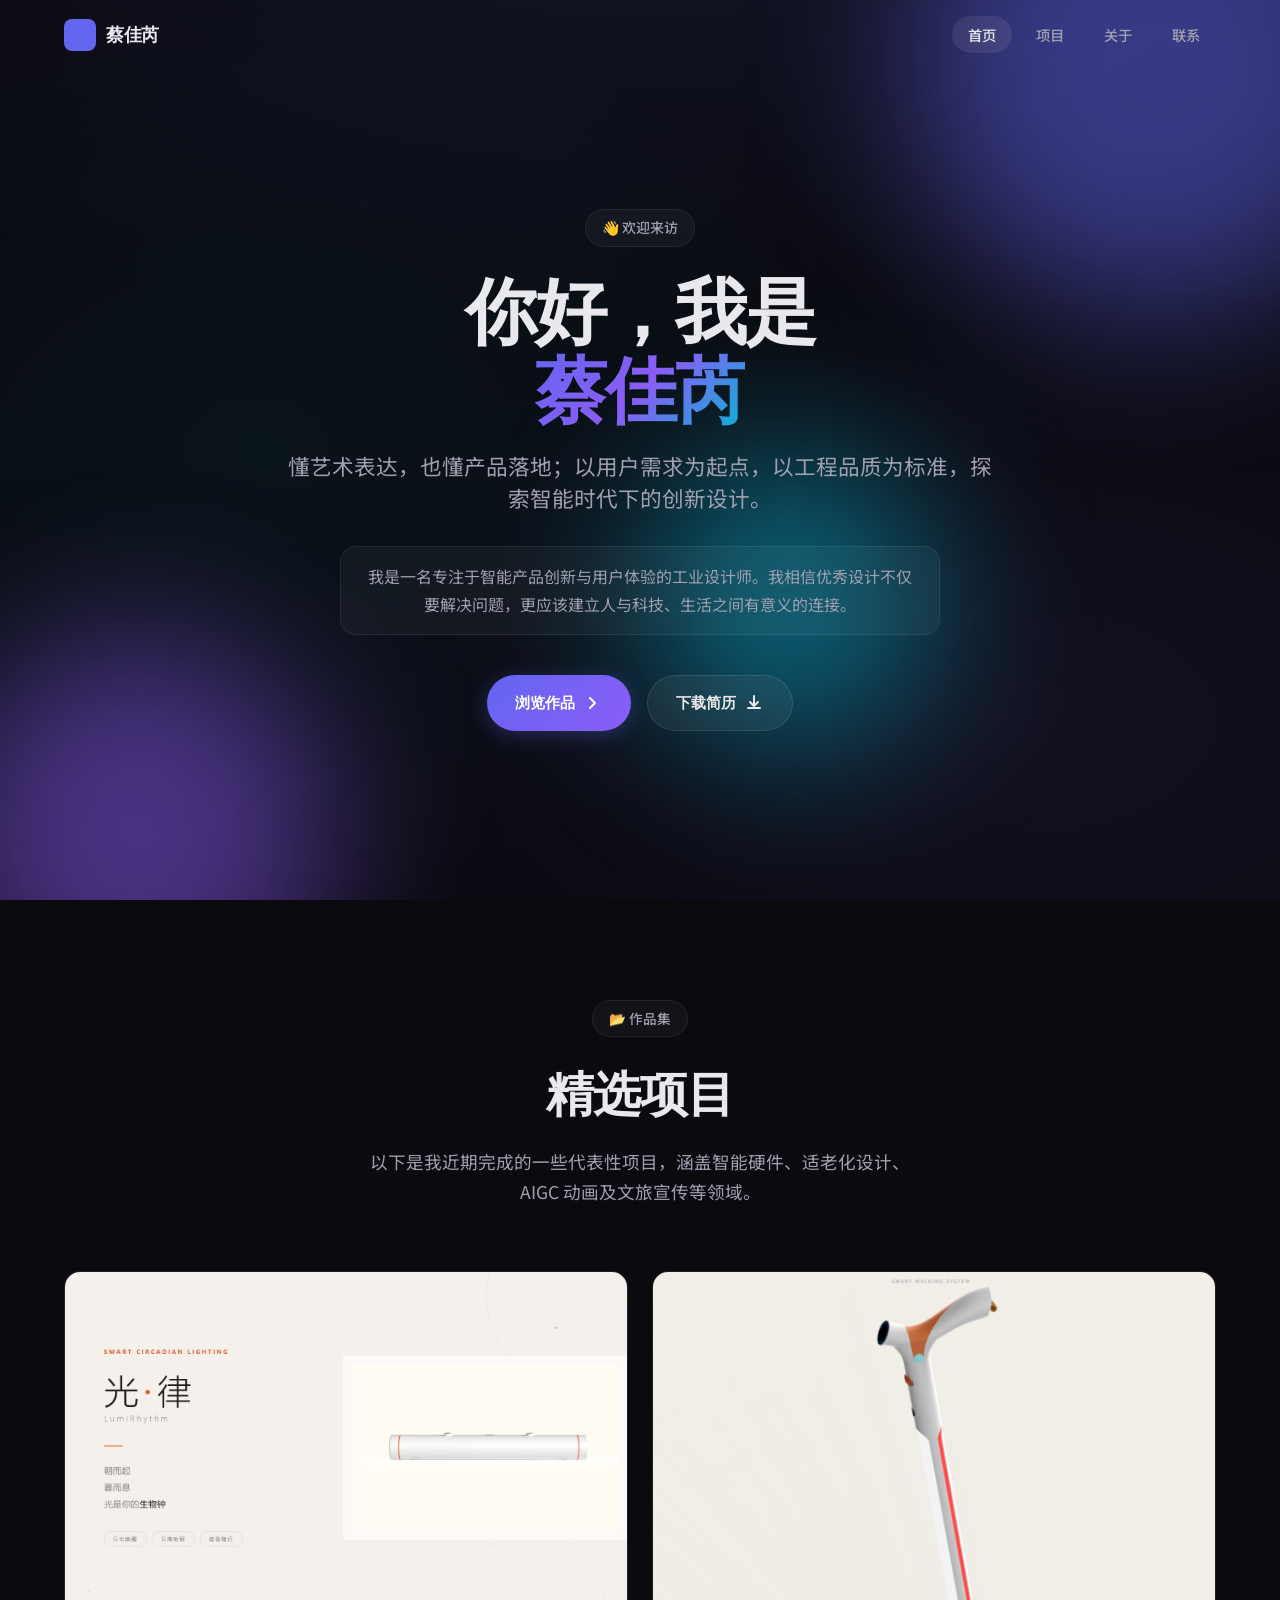
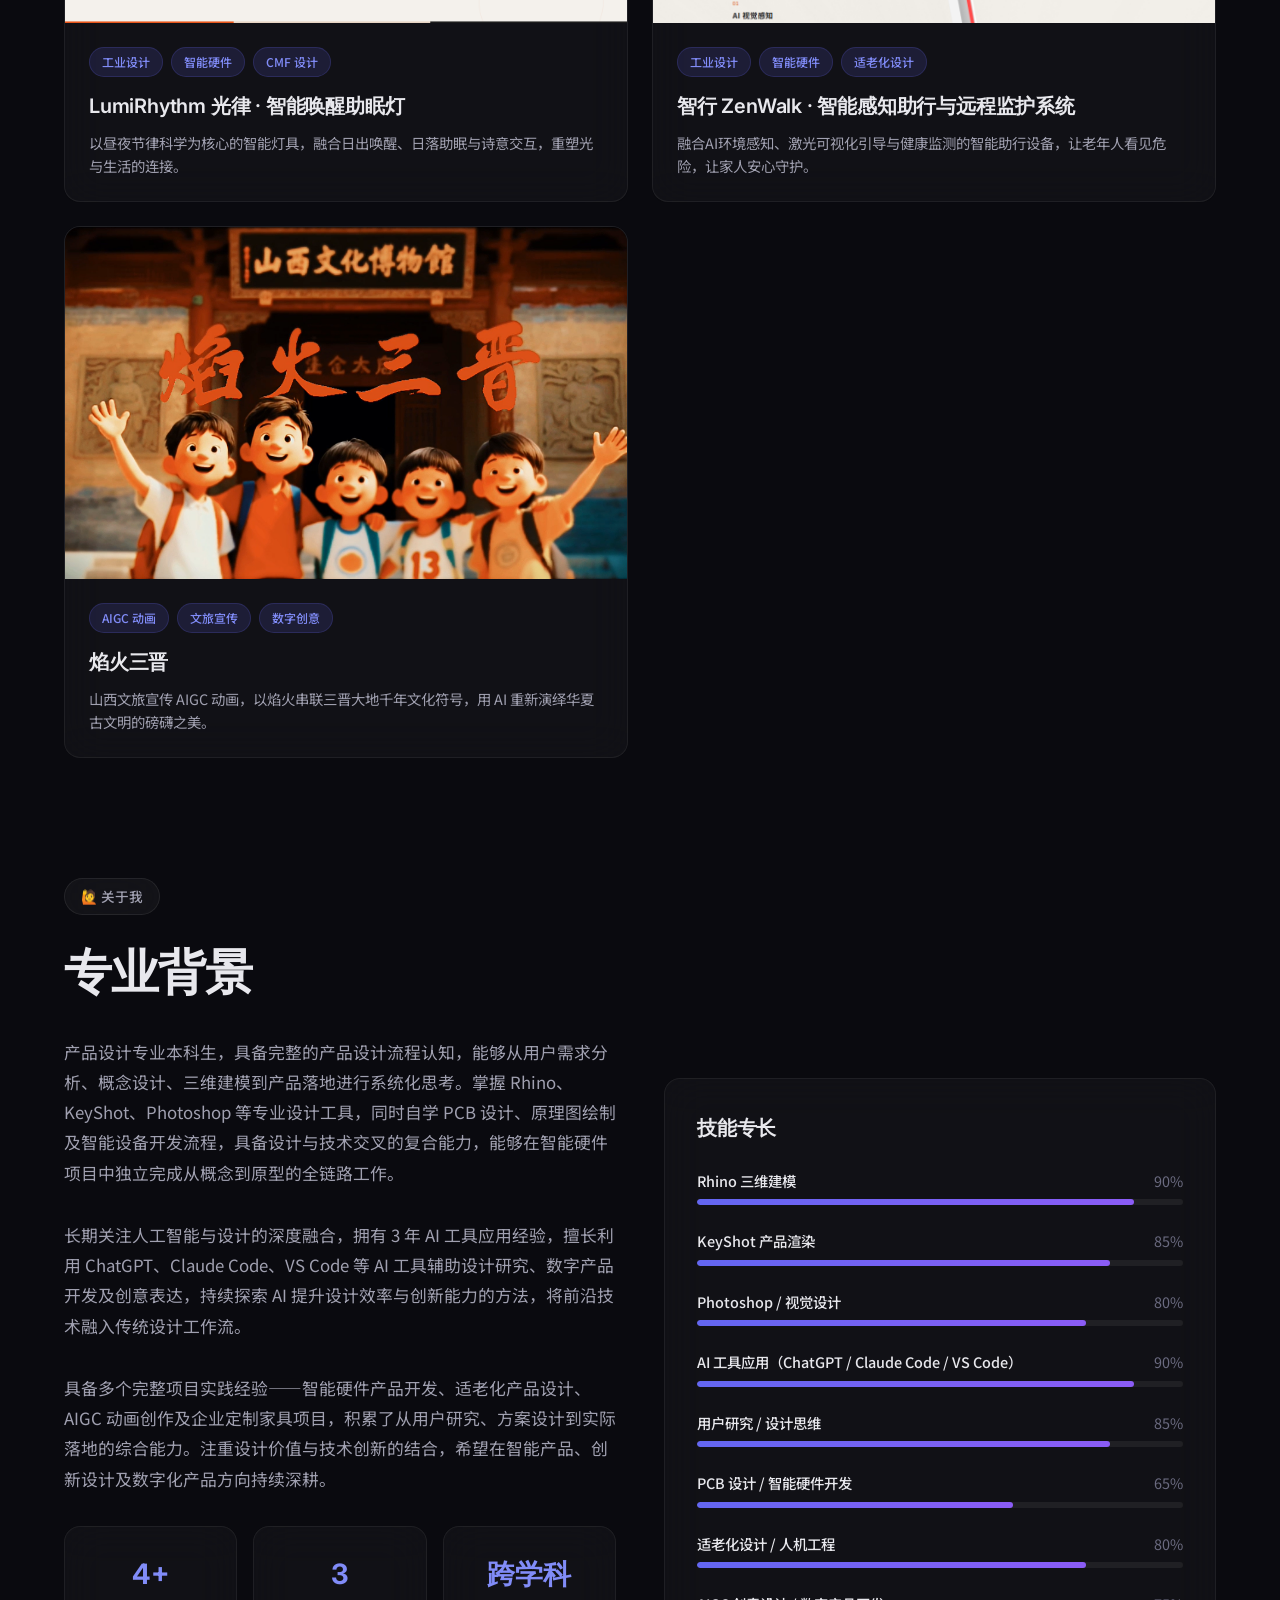
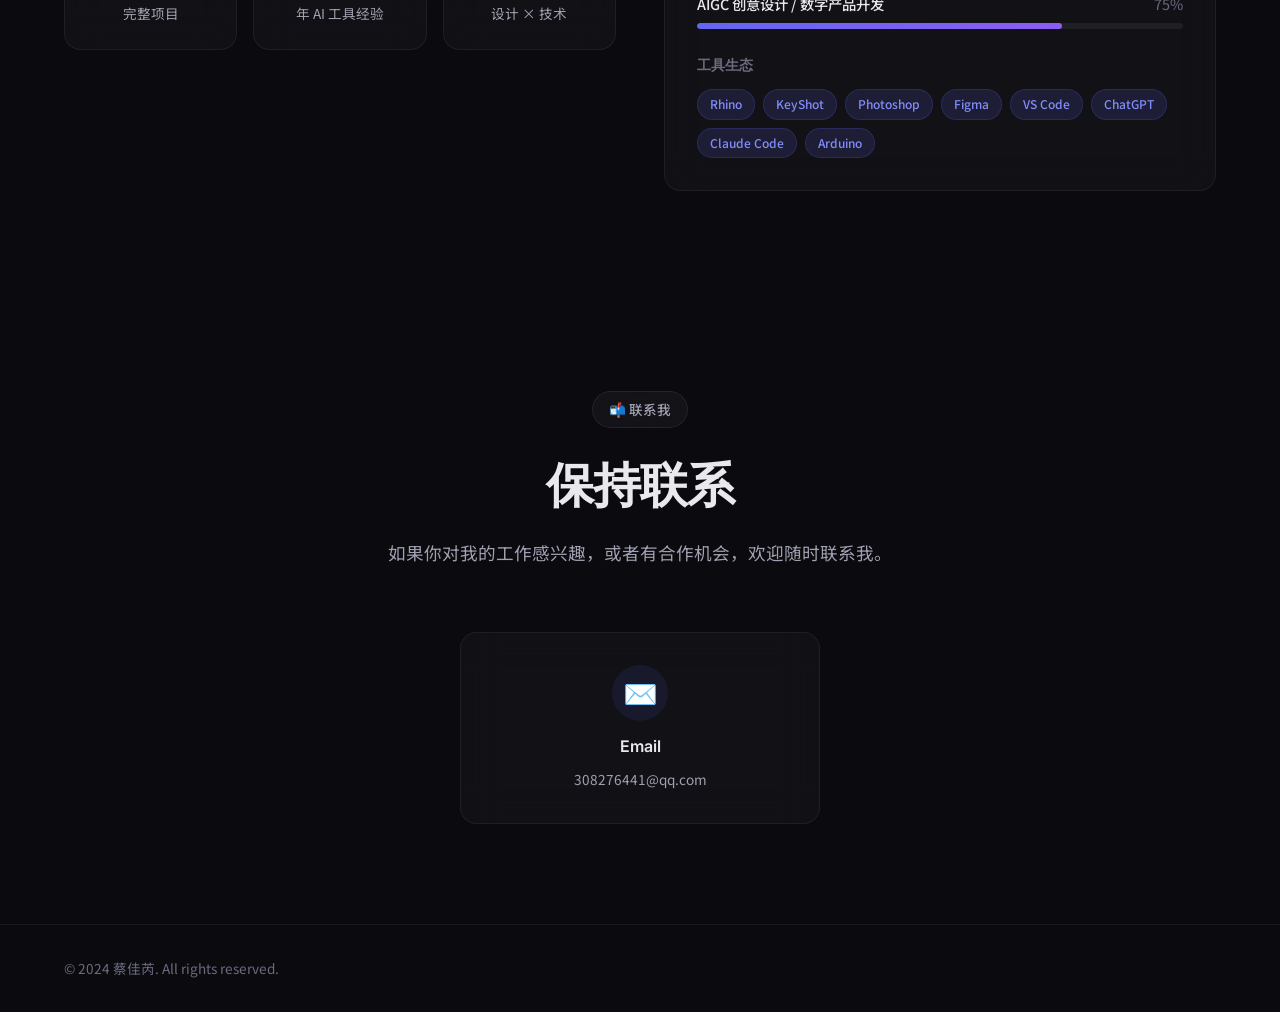
==== index.html @ 20aae79d "Initial commit: 蔡佳芮作品集网站" ====
<!DOCTYPE html>
<html lang="zh-CN">
<head>
    <meta charset="UTF-8">
    <meta name="viewport" content="width=device-width, initial-scale=1.0">
    <meta name="description" content="蔡佳芮 — 个人作品集 · 简历 | Portfolio & Resume">
    <meta name="keywords" content="蔡佳芮,产品设计,工业设计,智能硬件,适老化设计,AIGC,动画,作品集,portfolio">
    <meta name="author" content="蔡佳芮">

    <!-- Open Graph / Social Share -->
    <meta property="og:title" content="蔡佳芮 — Portfolio & Resume">
    <meta property="og:description" content="Explore my work and experience.">
    <meta property="og:image" content="assets/social-share.png">
    <meta property="og:url" content="">
    <meta property="og:type" content="website">

    <!-- Twitter Card -->
    <meta name="twitter:card" content="summary_large_image">
    <meta name="twitter:title" content="蔡佳芮 — Portfolio & Resume">
    <meta name="twitter:description" content="Explore my work and experience.">
    <meta name="twitter:image" content="assets/social-share.png">

    <title>蔡佳芮 — Portfolio & Resume</title>

    <!-- Favicon -->
    <link rel="icon" type="image/png" sizes="512x512" href="assets/web-logo.png">
    <link rel="apple-touch-icon" href="assets/web-logo.png">

    <!-- Fonts: Inter for headings, Noto Sans SC for Chinese -->
    <link rel="preconnect" href="https://fonts.googleapis.com">
    <link rel="preconnect" href="https://fonts.gstatic.com" crossorigin>
    <link href="https://fonts.googleapis.com/css2?family=Inter:wght@300;400;500;600;700;800;900&family=Noto+Sans+SC:wght@300;400;500;700&display=swap" rel="stylesheet">

    <link rel="stylesheet" href="style.css">
</head>
<body>
    <!-- ====== 导航栏 ====== -->
    <nav class="navbar" id="navbar">
        <div class="nav-container">
            <a href="#" class="nav-logo">
                <img src="assets/web-logo.png" alt="Logo" class="logo-img" onerror="this.style.display='none'">
                <span class="logo-text">蔡佳芮</span>
            </a>
            <ul class="nav-links">
                <li><a href="#home" class="nav-link active">首页</a></li>
                <li><a href="#projects" class="nav-link">项目</a></li>
                <li><a href="#about" class="nav-link">关于</a></li>
                <li><a href="#contact" class="nav-link">联系</a></li>
            </ul>
            <button class="mobile-menu-btn" aria-label="菜单">
                <span></span><span></span><span></span>
            </button>
        </div>
    </nav>

    <!-- ====== 主视觉区 Hero ====== -->
    <section class="hero" id="home">
        <div class="hero-bg">
            <div class="gradient-orb orb-1"></div>
            <div class="gradient-orb orb-2"></div>
            <div class="gradient-orb orb-3"></div>
        </div>
        <div class="hero-content">
            <div class="hero-badge glass">👋 欢迎来访</div>
            <h1 class="hero-title">
                你好，我是<br>
                <span class="gradient-text">蔡佳芮</span>
            </h1>
            <p class="hero-subtitle">
                懂艺术表达，也懂产品落地；以用户需求为起点，以工程品质为标准，探索智能时代下的创新设计。
            </p>
            <p class="hero-description glass">
                我是一名专注于智能产品创新与用户体验的工业设计师。我相信优秀设计不仅要解决问题，更应该建立人与科技、生活之间有意义的连接。
            </p>
            <div class="hero-actions">
                <a href="#projects" class="btn btn-primary">
                    浏览作品
                    <svg width="20" height="20" viewBox="0 0 20 20" fill="none">
                        <path d="M7 5l5 5-5 5" stroke="currentColor" stroke-width="2" stroke-linecap="round" stroke-linejoin="round"/>
                    </svg>
                </a>
                <a href="resume.pdf" class="btn btn-glass" target="_blank">
                    下载简历
                    <svg width="20" height="20" viewBox="0 0 20 20" fill="none">
                        <path d="M10 3v10m0 0l-4-4m4 4l4-4M4 15h12" stroke="currentColor" stroke-width="2" stroke-linecap="round" stroke-linejoin="round"/>
                    </svg>
                </a>
            </div>
        </div>
    </section>

    <!-- ====== 作品集 / 项目展示 ====== -->
    <section class="projects" id="projects">
        <div class="section-container">
            <div class="section-header">
                <span class="section-tag glass">📂 作品集</span>
                <h2 class="section-title">精选项目</h2>
                <p class="section-description">
                    以下是我近期完成的一些代表性项目，涵盖智能硬件、适老化设计、AIGC 动画及文旅宣传等领域。
                </p>
            </div>

            <div class="projects-grid">

                <!-- 项目 1 -->
                <article class="project-card glass-card" data-project="1">
                    <div class="project-image">
                        <img src="assets/project-1/image-1.png" alt="Project 1 Preview" loading="lazy">
                        <div class="project-overlay">
                            <a href="project-1/" class="btn btn-primary btn-sm">查看详情</a>
                        </div>
                    </div>
                    <div class="project-info">
                        <div class="project-tags">
                            <span class="tag">工业设计</span>
                            <span class="tag">智能硬件</span>
                            <span class="tag">CMF 设计</span>
                        </div>
                        <h3 class="project-title">LumiRhythm 光律 · 智能唤醒助眠灯</h3>
                        <p class="project-desc">以昼夜节律科学为核心的智能灯具，融合日出唤醒、日落助眠与诗意交互，重塑光与生活的连接。</p>
                    </div>
                </article>

                <!-- 项目 2 -->
                <article class="project-card glass-card" data-project="2">
                    <div class="project-image">
                        <img src="assets/project-2/image-1.png" alt="Project 2 Preview" loading="lazy">
                        <div class="project-overlay">
                            <a href="project-2/" class="btn btn-primary btn-sm">查看详情</a>
                        </div>
                    </div>
                    <div class="project-info">
                        <div class="project-tags">
                            <span class="tag">工业设计</span>
                            <span class="tag">智能硬件</span>
                            <span class="tag">适老化设计</span>
                        </div>
                        <h3 class="project-title">智行 ZenWalk · 智能感知助行与远程监护系统</h3>
                        <p class="project-desc">融合AI环境感知、激光可视化引导与健康监测的智能助行设备，让老年人看见危险，让家人安心守护。</p>
                    </div>
                </article>

                <!-- 项目 3 -->
                <article class="project-card glass-card" data-project="3">
                    <div class="project-image">
                        <img src="assets/project-3/image-1.png" alt="Project 3 Preview" loading="lazy">
                        <div class="project-overlay">
                            <a href="project-3/" class="btn btn-primary btn-sm">查看详情</a>
                        </div>
                    </div>
                    <div class="project-info">
                        <div class="project-tags">
                            <span class="tag">AIGC 动画</span>
                            <span class="tag">文旅宣传</span>
                            <span class="tag">数字创意</span>
                        </div>
                        <h3 class="project-title">焰火三晋</h3>
                        <p class="project-desc">山西文旅宣传 AIGC 动画，以焰火串联三晋大地千年文化符号，用 AI 重新演绎华夏古文明的磅礴之美。</p>
                    </div>
                </article>

            </div>
        </div>
    </section>

    <!-- ====== 关于我 ====== -->
    <section class="about" id="about">
        <div class="section-container">
            <div class="about-grid">
                <div class="about-intro">
                    <span class="section-tag glass">🙋 关于我</span>
                    <h2 class="section-title">专业背景</h2>
                    <p class="about-text">
                        产品设计专业本科生，具备完整的产品设计流程认知，能够从用户需求分析、概念设计、三维建模到产品落地进行系统化思考。掌握 Rhino、KeyShot、Photoshop 等专业设计工具，同时自学 PCB 设计、原理图绘制及智能设备开发流程，具备设计与技术交叉的复合能力，能够在智能硬件项目中独立完成从概念到原型的全链路工作。
                    </p>
                    <p class="about-text">
                        长期关注人工智能与设计的深度融合，拥有 3 年 AI 工具应用经验，擅长利用 ChatGPT、Claude Code、VS Code 等 AI 工具辅助设计研究、数字产品开发及创意表达，持续探索 AI 提升设计效率与创新能力的方法，将前沿技术融入传统设计工作流。
                    </p>
                    <p class="about-text">
                        具备多个完整项目实践经验——智能硬件产品开发、适老化产品设计、AIGC 动画创作及企业定制家具项目，积累了从用户研究、方案设计到实际落地的综合能力。注重设计价值与技术创新的结合，希望在智能产品、创新设计及数字化产品方向持续深耕。
                    </p>
                    <div class="about-highlights">
                        <div class="highlight glass-card">
                            <span class="highlight-number">4+</span>
                            <span class="highlight-label">完整项目</span>
                        </div>
                        <div class="highlight glass-card">
                            <span class="highlight-number">3</span>
                            <span class="highlight-label">年 AI 工具经验</span>
                        </div>
                        <div class="highlight glass-card">
                            <span class="highlight-number">跨学科</span>
                            <span class="highlight-label">设计 × 技术</span>
                        </div>
                    </div>
                </div>
                <div class="about-skills glass-card" style="margin-top:200px;">
                    <h3 class="skills-title">技能专长</h3>
                    <div class="skills-list">
                        <div class="skill-item">
                            <div class="skill-header">
                                <span class="skill-name">Rhino 三维建模</span>
                                <span class="skill-level">90%</span>
                            </div>
                            <div class="skill-bar"><div class="skill-fill" style="width: 90%"></div></div>
                        </div>
                        <div class="skill-item">
                            <div class="skill-header">
                                <span class="skill-name">KeyShot 产品渲染</span>
                                <span class="skill-level">85%</span>
                            </div>
                            <div class="skill-bar"><div class="skill-fill" style="width: 85%"></div></div>
                        </div>
                        <div class="skill-item">
                            <div class="skill-header">
                                <span class="skill-name">Photoshop / 视觉设计</span>
                                <span class="skill-level">80%</span>
                            </div>
                            <div class="skill-bar"><div class="skill-fill" style="width: 80%"></div></div>
                        </div>
                        <div class="skill-item">
                            <div class="skill-header">
                                <span class="skill-name">AI 工具应用（ChatGPT / Claude Code / VS Code）</span>
                                <span class="skill-level">90%</span>
                            </div>
                            <div class="skill-bar"><div class="skill-fill" style="width: 90%"></div></div>
                        </div>
                        <div class="skill-item">
                            <div class="skill-header">
                                <span class="skill-name">用户研究 / 设计思维</span>
                                <span class="skill-level">85%</span>
                            </div>
                            <div class="skill-bar"><div class="skill-fill" style="width: 85%"></div></div>
                        </div>
                        <div class="skill-item">
                            <div class="skill-header">
                                <span class="skill-name">PCB 设计 / 智能硬件开发</span>
                                <span class="skill-level">65%</span>
                            </div>
                            <div class="skill-bar"><div class="skill-fill" style="width: 65%"></div></div>
                        </div>
                        <div class="skill-item">
                            <div class="skill-header">
                                <span class="skill-name">适老化设计 / 人机工程</span>
                                <span class="skill-level">80%</span>
                            </div>
                            <div class="skill-bar"><div class="skill-fill" style="width: 80%"></div></div>
                        </div>
                        <div class="skill-item">
                            <div class="skill-header">
                                <span class="skill-name">AIGC 创意设计 / 数字产品开发</span>
                                <span class="skill-level">75%</span>
                            </div>
                            <div class="skill-bar"><div class="skill-fill" style="width: 75%"></div></div>
                        </div>
                    </div>
                    <div style="margin-top:24px;">
                        <h4 style="font-family:var(--font-heading); font-size:0.9rem; font-weight:600; color:var(--color-text-muted); margin-bottom:12px;">工具生态</h4>
                        <div style="display:flex; flex-wrap:wrap; gap:8px;">
                            <span class="tag">Rhino</span>
                            <span class="tag">KeyShot</span>
                            <span class="tag">Photoshop</span>
                            <span class="tag">Figma</span>
                            <span class="tag">VS Code</span>
                            <span class="tag">ChatGPT</span>
                            <span class="tag">Claude Code</span>
                            <span class="tag">Arduino</span>
                        </div>
                    </div>
                </div>
            </div>
        </div>
    </section>

    <!-- ====== 联系方式 ====== -->
    <section class="contact" id="contact">
        <div class="section-container">
            <div class="section-header">
                <span class="section-tag glass">📬 联系我</span>
                <h2 class="section-title">保持联系</h2>
                <p class="section-description">
                    如果你对我的工作感兴趣，或者有合作机会，欢迎随时联系我。
                </p>
            </div>
            <div class="contact-cards" style="grid-template-columns:1fr; max-width:360px; margin:0 auto;">
                <a href="mailto:308276441@qq.com" class="contact-card glass-card">
                    <div class="contact-icon">✉️</div>
                    <h3>Email</h3>
                    <p>308276441@qq.com</p>
                </a>
            </div>
        </div>
    </section>

    <!-- ====== 页脚 ====== -->
    <footer class="footer">
        <div class="footer-container">
            <p class="footer-text">&copy; 2024 蔡佳芮. All rights reserved.</p>
        </div>
    </footer>

    <script src="script.js"></script>
</body>
</html>
---- style.css ----
/* ============================================================
    Portfolio Template — Glassmorphism Design
    Author: Based on template by MrPrince419
   ============================================================ */

/* ===== CSS Variables ===== */
:root {
    /* Colors — switch these for your brand */
    --color-bg: #0a0a0f;
    --color-bg-secondary: #111118;
    --color-surface: rgba(255, 255, 255, 0.05);
    --color-surface-hover: rgba(255, 255, 255, 0.08);
    --color-border: rgba(255, 255, 255, 0.08);
    --color-border-hover: rgba(255, 255, 255, 0.15);
    --color-text: #e8e8ed;
    --color-text-secondary: #a0a0b0;
    --color-text-muted: #6b6b80;

    /* Accent — a cyan-to-purple gradient */
    --color-accent: #6366f1;
    --color-accent-light: #818cf8;
    --color-gradient-1: #6366f1;
    --color-gradient-2: #8b5cf6;
    --color-gradient-3: #06b6d4;

    /* Glass */
    --glass-bg: rgba(255, 255, 255, 0.04);
    --glass-border: rgba(255, 255, 255, 0.08);
    --glass-blur: 20px;
    --glass-shadow: 0 8px 32px rgba(0, 0, 0, 0.3);

    /* Layout */
    --max-width: 1200px;
    --nav-height: 70px;
    --radius-sm: 8px;
    --radius-md: 16px;
    --radius-lg: 24px;
    --radius-xl: 32px;

    /* Typography */
    --font-heading: 'Inter', -apple-system, BlinkMacSystemFont, sans-serif;
    --font-body: 'Noto Sans SC', 'Inter', -apple-system, BlinkMacSystemFont, sans-serif;
    --font-mono: 'SF Mono', 'Cascadia Code', 'Fira Code', monospace;

    /* Transitions */
    --ease-out: cubic-bezier(0.16, 1, 0.3, 1);
    --ease-in-out: cubic-bezier(0.65, 0, 0.35, 1);
    --duration-fast: 150ms;
    --duration-normal: 300ms;
    --duration-slow: 500ms;
}

/* ===== Reset & Base ===== */
*,
*::before,
*::after {
    margin: 0;
    padding: 0;
    box-sizing: border-box;
}

html {
    scroll-behavior: smooth;
    scroll-padding-top: var(--nav-height);
    -webkit-font-smoothing: antialiased;
    -moz-osx-font-smoothing: grayscale;
}

body {
    background-color: var(--color-bg);
    color: var(--color-text);
    font-family: var(--font-body);
    font-weight: 400;
    line-height: 1.7;
    overflow-x: hidden;
    min-height: 100vh;
}

/* Background pattern */
body::before {
    content: '';
    position: fixed;
    inset: 0;
    background:
        radial-gradient(ellipse 80% 60% at 50% -20%, rgba(99, 102, 241, 0.12), transparent),
        radial-gradient(ellipse 60% 50% at 80% 80%, rgba(139, 92, 246, 0.08), transparent),
        radial-gradient(ellipse 50% 50% at 20% 50%, rgba(6, 182, 212, 0.06), transparent);
    pointer-events: none;
    z-index: -1;
}

a {
    color: inherit;
    text-decoration: none;
}

img {
    max-width: 100%;
    height: auto;
    display: block;
}

ul {
    list-style: none;
}

/* ===== Utility: Glass ===== */
.glass {
    background: var(--glass-bg);
    backdrop-filter: blur(var(--glass-blur));
    -webkit-backdrop-filter: blur(var(--glass-blur));
    border: 1px solid var(--glass-border);
}

.glass-card {
    background: rgba(255, 255, 255, 0.03);
    backdrop-filter: blur(var(--glass-blur));
    -webkit-backdrop-filter: blur(var(--glass-blur));
    border: 1px solid rgba(255, 255, 255, 0.06);
    border-radius: var(--radius-md);
    transition:
        transform var(--duration-normal) var(--ease-out),
        box-shadow var(--duration-normal) var(--ease-out),
        border-color var(--duration-normal) var(--ease-out),
        background var(--duration-normal) var(--ease-out);
}

.glass-card:hover {
    background: rgba(255, 255, 255, 0.06);
    border-color: rgba(255, 255, 255, 0.12);
    transform: translateY(-4px);
    box-shadow:
        0 20px 60px rgba(0, 0, 0, 0.4),
        0 0 0 1px rgba(255, 255, 255, 0.05) inset;
}

.gradient-text {
    background: linear-gradient(135deg, var(--color-gradient-1), var(--color-gradient-2), var(--color-gradient-3));
    -webkit-background-clip: text;
    -webkit-text-fill-color: transparent;
    background-clip: text;
}

/* ===== Navigation ===== */
.navbar {
    position: fixed;
    top: 0;
    left: 0;
    right: 0;
    z-index: 1000;
    height: var(--nav-height);
    transition: background var(--duration-normal) var(--ease-out),
                box-shadow var(--duration-normal) var(--ease-out);
}

.navbar.scrolled {
    background: rgba(10, 10, 15, 0.85);
    backdrop-filter: blur(16px);
    -webkit-backdrop-filter: blur(16px);
    border-bottom: 1px solid rgba(255, 255, 255, 0.06);
    box-shadow: 0 4px 30px rgba(0, 0, 0, 0.3);
}

.nav-container {
    max-width: var(--max-width);
    margin: 0 auto;
    padding: 0 24px;
    height: 100%;
    display: flex;
    align-items: center;
    justify-content: space-between;
}

.nav-logo {
    display: flex;
    align-items: center;
    gap: 10px;
    font-family: var(--font-heading);
    font-weight: 700;
    font-size: 1.1rem;
    letter-spacing: -0.02em;
    z-index: 1001;
}

.logo-img {
    width: 32px;
    height: 32px;
    border-radius: 8px;
}

.nav-links {
    display: flex;
    gap: 8px;
}

.nav-link {
    padding: 8px 16px;
    border-radius: 100px;
    font-size: 0.9rem;
    font-weight: 500;
    color: var(--color-text-secondary);
    transition: all var(--duration-fast) var(--ease-out);
    position: relative;
}

.nav-link:hover {
    color: var(--color-text);
    background: rgba(255, 255, 255, 0.05);
}

.nav-link.active {
    color: var(--color-text);
    background: rgba(255, 255, 255, 0.08);
}

/* Mobile menu button */
.mobile-menu-btn {
    display: none;
    flex-direction: column;
    gap: 5px;
    background: none;
    border: none;
    cursor: pointer;
    padding: 8px;
    z-index: 1001;
}

.mobile-menu-btn span {
    display: block;
    width: 24px;
    height: 2px;
    background: var(--color-text);
    border-radius: 2px;
    transition: all var(--duration-normal) var(--ease-out);
}

.mobile-menu-btn.active span:nth-child(1) {
    transform: rotate(45deg) translate(5px, 5px);
}

.mobile-menu-btn.active span:nth-child(2) {
    opacity: 0;
}

.mobile-menu-btn.active span:nth-child(3) {
    transform: rotate(-45deg) translate(5px, -5px);
}

/* ===== Hero Section ===== */
.hero {
    position: relative;
    min-height: 100vh;
    display: flex;
    align-items: center;
    justify-content: center;
    padding: 120px 24px 80px;
    overflow: hidden;
}

.hero-bg {
    position: absolute;
    inset: 0;
    overflow: hidden;
}

.gradient-orb {
    position: absolute;
    border-radius: 50%;
    filter: blur(80px);
    opacity: 0.5;
    animation: float 20s ease-in-out infinite;
}

.orb-1 {
    width: 500px;
    height: 500px;
    background: var(--color-gradient-1);
    top: -20%;
    right: -10%;
    animation-delay: 0s;
}

.orb-2 {
    width: 400px;
    height: 400px;
    background: var(--color-gradient-2);
    bottom: -15%;
    left: -5%;
    animation-delay: -7s;
}

.orb-3 {
    width: 300px;
    height: 300px;
    background: var(--color-gradient-3);
    top: 50%;
    left: 50%;
    animation-delay: -14s;
}

@keyframes float {
    0%, 100% { transform: translate(0, 0) scale(1); }
    25% { transform: translate(5%, -5%) scale(1.05); }
    50% { transform: translate(-3%, 3%) scale(0.95); }
    75% { transform: translate(-4%, -2%) scale(1.03); }
}

.hero-content {
    position: relative;
    z-index: 1;
    text-align: center;
    max-width: 720px;
}

.hero-badge {
    display: inline-block;
    padding: 6px 16px;
    border-radius: 100px;
    font-size: 0.875rem;
    font-weight: 500;
    margin-bottom: 24px;
    color: var(--color-text-secondary);
}

.hero-title {
    font-family: var(--font-heading);
    font-size: clamp(2.5rem, 6vw, 4.5rem);
    font-weight: 800;
    line-height: 1.1;
    letter-spacing: -0.03em;
    margin-bottom: 20px;
}

.hero-subtitle {
    font-size: clamp(1.1rem, 2vw, 1.35rem);
    color: var(--color-text-secondary);
    font-weight: 400;
    margin-bottom: 32px;
    line-height: 1.5;
}

.hero-description {
    display: inline-block;
    padding: 16px 24px;
    border-radius: var(--radius-md);
    font-size: 1rem;
    color: var(--color-text-secondary);
    line-height: 1.7;
    margin-bottom: 40px;
    max-width: 600px;
}

.hero-actions {
    display: flex;
    gap: 16px;
    justify-content: center;
    flex-wrap: wrap;
}

/* ===== Buttons ===== */
.btn {
    display: inline-flex;
    align-items: center;
    gap: 8px;
    padding: 14px 28px;
    border-radius: 100px;
    font-family: var(--font-heading);
    font-weight: 600;
    font-size: 0.95rem;
    transition: all var(--duration-normal) var(--ease-out);
    cursor: pointer;
    border: none;
}

.btn-primary {
    background: linear-gradient(135deg, var(--color-gradient-1), var(--color-gradient-2));
    color: white;
    box-shadow: 0 4px 20px rgba(99, 102, 241, 0.3);
}

.btn-primary:hover {
    transform: translateY(-2px);
    box-shadow: 0 8px 30px rgba(99, 102, 241, 0.45);
}

.btn-glass {
    background: rgba(255, 255, 255, 0.06);
    color: var(--color-text);
    border: 1px solid rgba(255, 255, 255, 0.1);
    backdrop-filter: blur(10px);
}

.btn-glass:hover {
    background: rgba(255, 255, 255, 0.1);
    border-color: rgba(255, 255, 255, 0.2);
    transform: translateY(-2px);
}

.btn-sm {
    padding: 10px 20px;
    font-size: 0.85rem;
}

/* ===== Section Layout ===== */
.section-container {
    max-width: var(--max-width);
    margin: 0 auto;
    padding: 0 24px;
}

.section-header {
    text-align: center;
    margin-bottom: 64px;
}

.section-tag {
    display: inline-block;
    padding: 6px 16px;
    border-radius: 100px;
    font-size: 0.85rem;
    font-weight: 500;
    color: var(--color-text-secondary);
    margin-bottom: 16px;
}

.section-title {
    font-family: var(--font-heading);
    font-size: clamp(2rem, 4vw, 3rem);
    font-weight: 700;
    letter-spacing: -0.02em;
    margin-bottom: 12px;
}

.section-description {
    color: var(--color-text-secondary);
    font-size: 1.1rem;
    max-width: 560px;
    margin: 0 auto;
}

/* ===== Projects Section ===== */
.projects {
    padding: 100px 0 60px;
}

.projects-grid {
    display: grid;
    grid-template-columns: repeat(2, 1fr);
    gap: 24px;
}

.project-card {
    overflow: hidden;
}

.project-image {
    position: relative;
    aspect-ratio: 16 / 10;
    overflow: hidden;
}

.project-image img {
    width: 100%;
    height: 100%;
    object-fit: cover;
    transition: transform var(--duration-slow) var(--ease-out);
}

.project-card:hover .project-image img {
    transform: scale(1.05);
}

.project-overlay {
    position: absolute;
    inset: 0;
    background: rgba(0, 0, 0, 0.5);
    display: flex;
    align-items: center;
    justify-content: center;
    opacity: 0;
    transition: opacity var(--duration-normal) var(--ease-out);
    backdrop-filter: blur(4px);
}

.project-card:hover .project-overlay {
    opacity: 1;
}

.project-info {
    padding: 24px;
}

.project-tags {
    display: flex;
    gap: 8px;
    flex-wrap: wrap;
    margin-bottom: 12px;
}

.tag {
    padding: 4px 12px;
    border-radius: 100px;
    font-size: 0.75rem;
    font-weight: 500;
    background: rgba(99, 102, 241, 0.15);
    color: var(--color-accent-light);
    border: 1px solid rgba(99, 102, 241, 0.2);
}

.project-title {
    font-family: var(--font-heading);
    font-size: 1.25rem;
    font-weight: 600;
    letter-spacing: -0.01em;
    margin-bottom: 8px;
}

.project-desc {
    color: var(--color-text-secondary);
    font-size: 0.9rem;
    line-height: 1.6;
}

/* ===== About Section ===== */
.about {
    padding: 60px 0 100px;
}

.about-grid {
    display: grid;
    grid-template-columns: 1fr 1fr;
    gap: 48px;
    align-items: start;
}

.about-text {
    color: var(--color-text-secondary);
    font-size: 1.05rem;
    line-height: 1.8;
    margin: 24px 0 32px;
}

.about-highlights {
    display: grid;
    grid-template-columns: repeat(3, 1fr);
    gap: 16px;
}

.highlight {
    padding: 24px;
    text-align: center;
    display: flex;
    flex-direction: column;
    gap: 4px;
}

.highlight-number {
    font-family: var(--font-heading);
    font-size: 1.75rem;
    font-weight: 700;
    color: var(--color-accent-light);
}

.highlight-label {
    font-size: 0.85rem;
    color: var(--color-text-secondary);
}

.about-skills {
    padding: 32px;
}

.skills-title {
    font-family: var(--font-heading);
    font-size: 1.25rem;
    font-weight: 600;
    margin-bottom: 24px;
    letter-spacing: -0.01em;
}

.skills-list {
    display: flex;
    flex-direction: column;
    gap: 24px;
}

.skill-item {}

.skill-header {
    display: flex;
    justify-content: space-between;
    margin-bottom: 6px;
    font-size: 0.9rem;
}

.skill-name {
    font-weight: 500;
}

.skill-level {
    color: var(--color-text-muted);
}

.skill-bar {
    height: 6px;
    border-radius: 3px;
    background: rgba(255, 255, 255, 0.06);
    overflow: hidden;
}

.skill-fill {
    height: 100%;
    border-radius: 3px;
    background: linear-gradient(90deg, var(--color-gradient-1), var(--color-gradient-2));
    transition: width 1s var(--ease-out);
}

/* ===== Contact Section ===== */
.contact {
    padding: 100px 0;
}

.contact-cards {
    display: grid;
    grid-template-columns: repeat(4, 1fr);
    gap: 16px;
}

.contact-card {
    display: flex;
    flex-direction: column;
    align-items: center;
    text-align: center;
    padding: 32px 16px;
    gap: 8px;
    cursor: pointer;
}

.contact-icon {
    font-size: 28px;
    margin-bottom: 4px;
    display: flex;
    align-items: center;
    justify-content: center;
    width: 56px;
    height: 56px;
    border-radius: 50%;
    background: rgba(99, 102, 241, 0.1);
    color: var(--color-accent-light);
}

.contact-card h3 {
    font-family: var(--font-heading);
    font-size: 1rem;
    font-weight: 600;
}

.contact-card p {
    font-size: 0.85rem;
    color: var(--color-text-secondary);
    word-break: break-all;
}

/* ===== Footer ===== */
.footer {
    border-top: 1px solid rgba(255, 255, 255, 0.06);
    padding: 32px 0;
}

.footer-container {
    max-width: var(--max-width);
    margin: 0 auto;
    padding: 0 24px;
    display: flex;
    justify-content: space-between;
    align-items: center;
}

.footer-text {
    color: var(--color-text-muted);
    font-size: 0.85rem;
}

.footer-links {
    display: flex;
    gap: 16px;
}

.footer-links a {
    color: var(--color-text-muted);
    transition: color var(--duration-fast);
}

.footer-links a:hover {
    color: var(--color-text);
}

/* ===== Project Detail Page ===== */
.project-page {
    padding: 120px 24px 80px;
}

.project-hero {
    text-align: center;
    margin-bottom: 64px;
}

.project-hero .section-tag {
    margin-bottom: 20px;
}

.project-hero h1 {
    font-family: var(--font-heading);
    font-size: clamp(2rem, 4vw, 3rem);
    font-weight: 700;
    letter-spacing: -0.02em;
    margin-bottom: 16px;
}

.project-hero p {
    color: var(--color-text-secondary);
    font-size: 1.1rem;
    max-width: 600px;
    margin: 0 auto;
}

.project-meta {
    display: flex;
    gap: 12px;
    justify-content: center;
    margin-bottom: 48px;
    flex-wrap: wrap;
}

.project-gallery {
    max-width: var(--max-width);
    margin: 0 auto 80px;
    display: flex;
    flex-direction: column;
    gap: 32px;
}

.project-gallery img {
    width: 100%;
    border-radius: var(--radius-md);
    border: 1px solid rgba(255, 255, 255, 0.06);
}

.project-gallery video {
    width: 100%;
    border-radius: var(--radius-md);
    border: 1px solid rgba(255, 255, 255, 0.06);
    outline: none;
}

.project-back {
    text-align: center;
    padding-bottom: 60px;
}

/* ===== Animations ===== */
@keyframes fadeInUp {
    from {
        opacity: 0;
        transform: translateY(30px);
    }
    to {
        opacity: 1;
        transform: translateY(0);
    }
}

.fade-in {
    opacity: 0;
    transform: translateY(30px);
    transition: opacity 0.8s var(--ease-out), transform 0.8s var(--ease-out);
}

.fade-in.visible {
    opacity: 1;
    transform: translateY(0);
}

/* ===== 404 Page ===== */
.error-page {
    min-height: 100vh;
    display: flex;
    flex-direction: column;
    align-items: center;
    justify-content: center;
    text-align: center;
    padding: 24px;
    gap: 24px;
}

.error-page h1 {
    font-family: var(--font-heading);
    font-size: clamp(3rem, 8vw, 6rem);
    font-weight: 800;
}

.error-page p {
    color: var(--color-text-secondary);
    font-size: 1.1rem;
}

/* ===== Responsive ===== */
@media (max-width: 1024px) {
    .contact-cards {
        grid-template-columns: repeat(2, 1fr);
    }
}

@media (max-width: 768px) {
    .nav-links {
        position: fixed;
        top: 0;
        right: -100%;
        width: 280px;
        height: 100vh;
        flex-direction: column;
        padding: 100px 32px 32px;
        background: rgba(10, 10, 15, 0.95);
        backdrop-filter: blur(20px);
        -webkit-backdrop-filter: blur(20px);
        border-left: 1px solid rgba(255, 255, 255, 0.06);
        gap: 4px;
        transition: right var(--duration-normal) var(--ease-out);
    }

    .nav-links.active {
        right: 0;
    }

    .nav-link {
        padding: 12px 16px;
        font-size: 1rem;
    }

    .mobile-menu-btn {
        display: flex;
    }

    .hero {
        padding: 100px 20px 60px;
    }

    .hero-actions {
        flex-direction: column;
        align-items: center;
    }

    .hero-actions .btn {
        width: 100%;
        justify-content: center;
        max-width: 280px;
    }

    .projects-grid {
        grid-template-columns: 1fr;
    }

    .about-grid {
        grid-template-columns: 1fr;
        gap: 32px;
    }

    .about-highlights {
        grid-template-columns: repeat(3, 1fr);
    }

    .contact-cards {
        grid-template-columns: repeat(2, 1fr);
    }

    .footer-container {
        flex-direction: column;
        gap: 16px;
        text-align: center;
    }
}

@media (max-width: 480px) {
    .about-highlights {
        grid-template-columns: 1fr;
    }

    .contact-cards {
        grid-template-columns: 1fr;
    }

    .hero-title {
        font-size: clamp(2rem, 8vw, 2.8rem);
    }
}
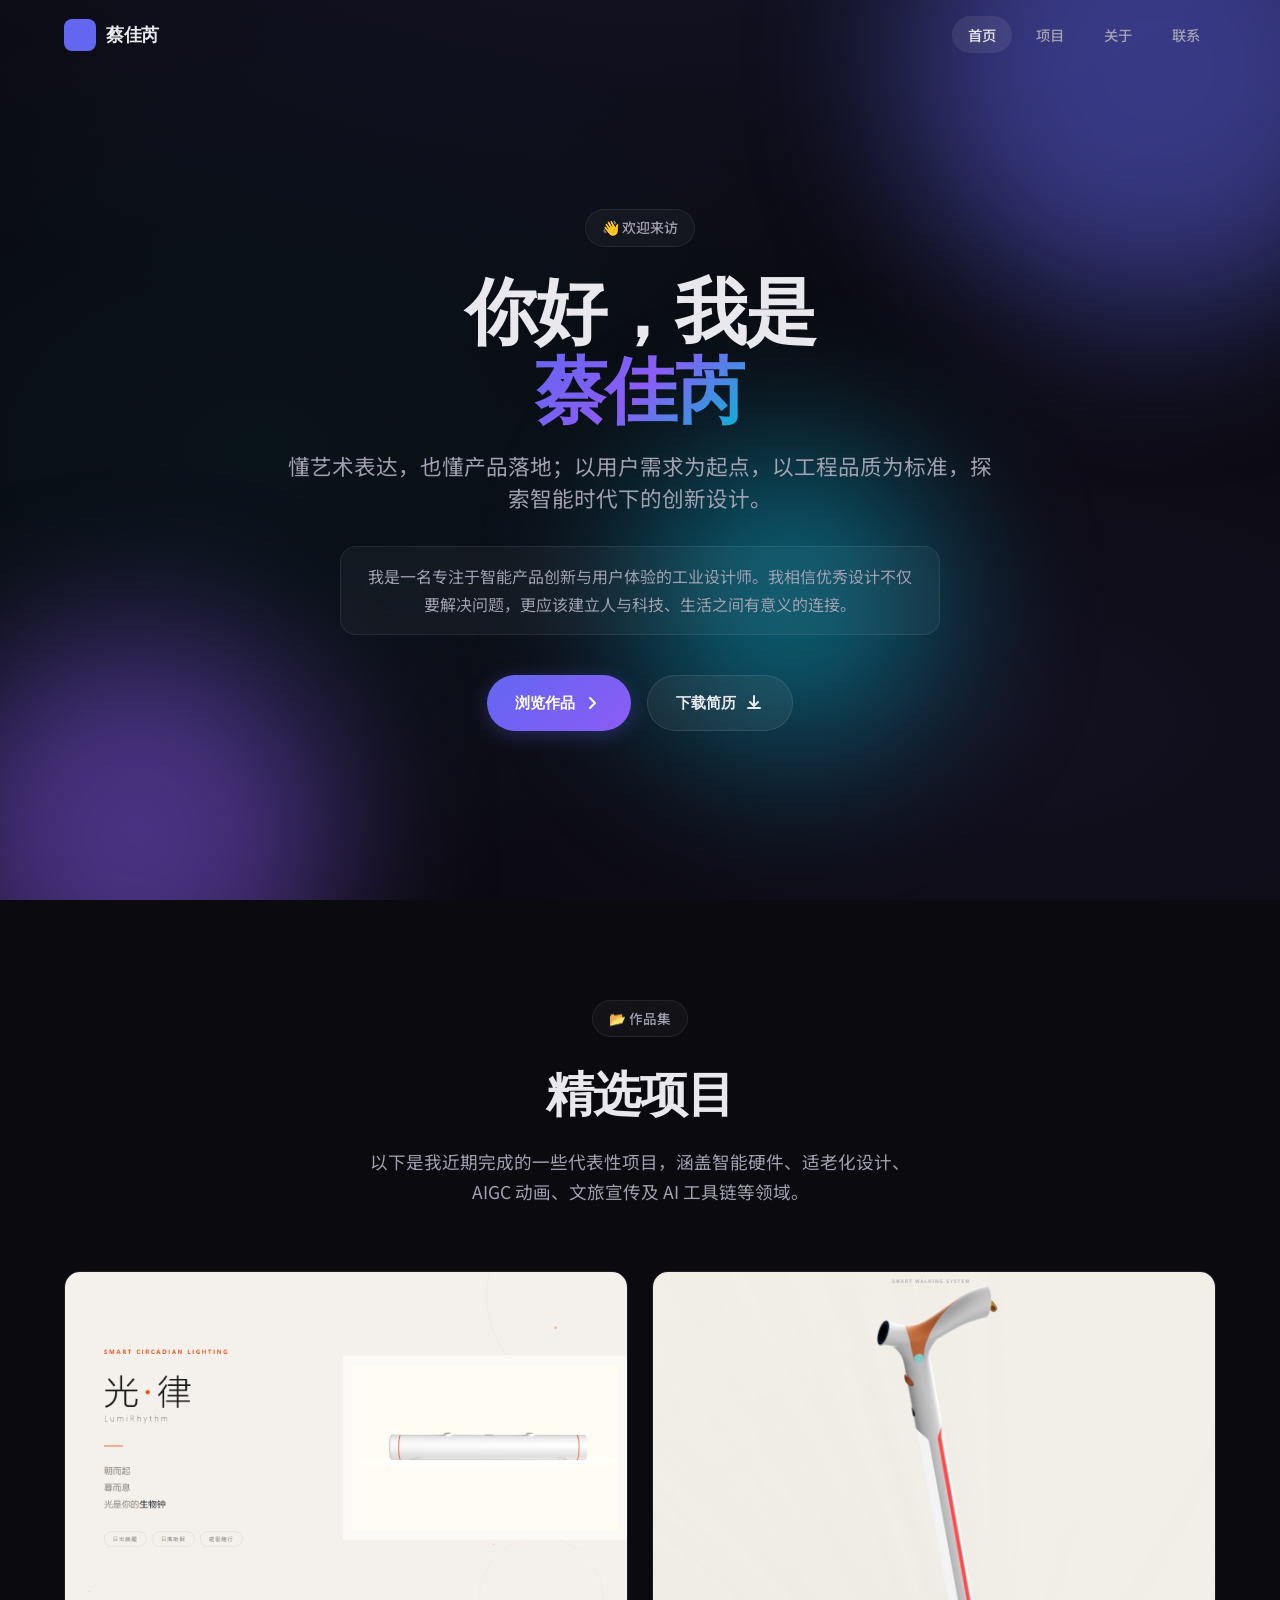
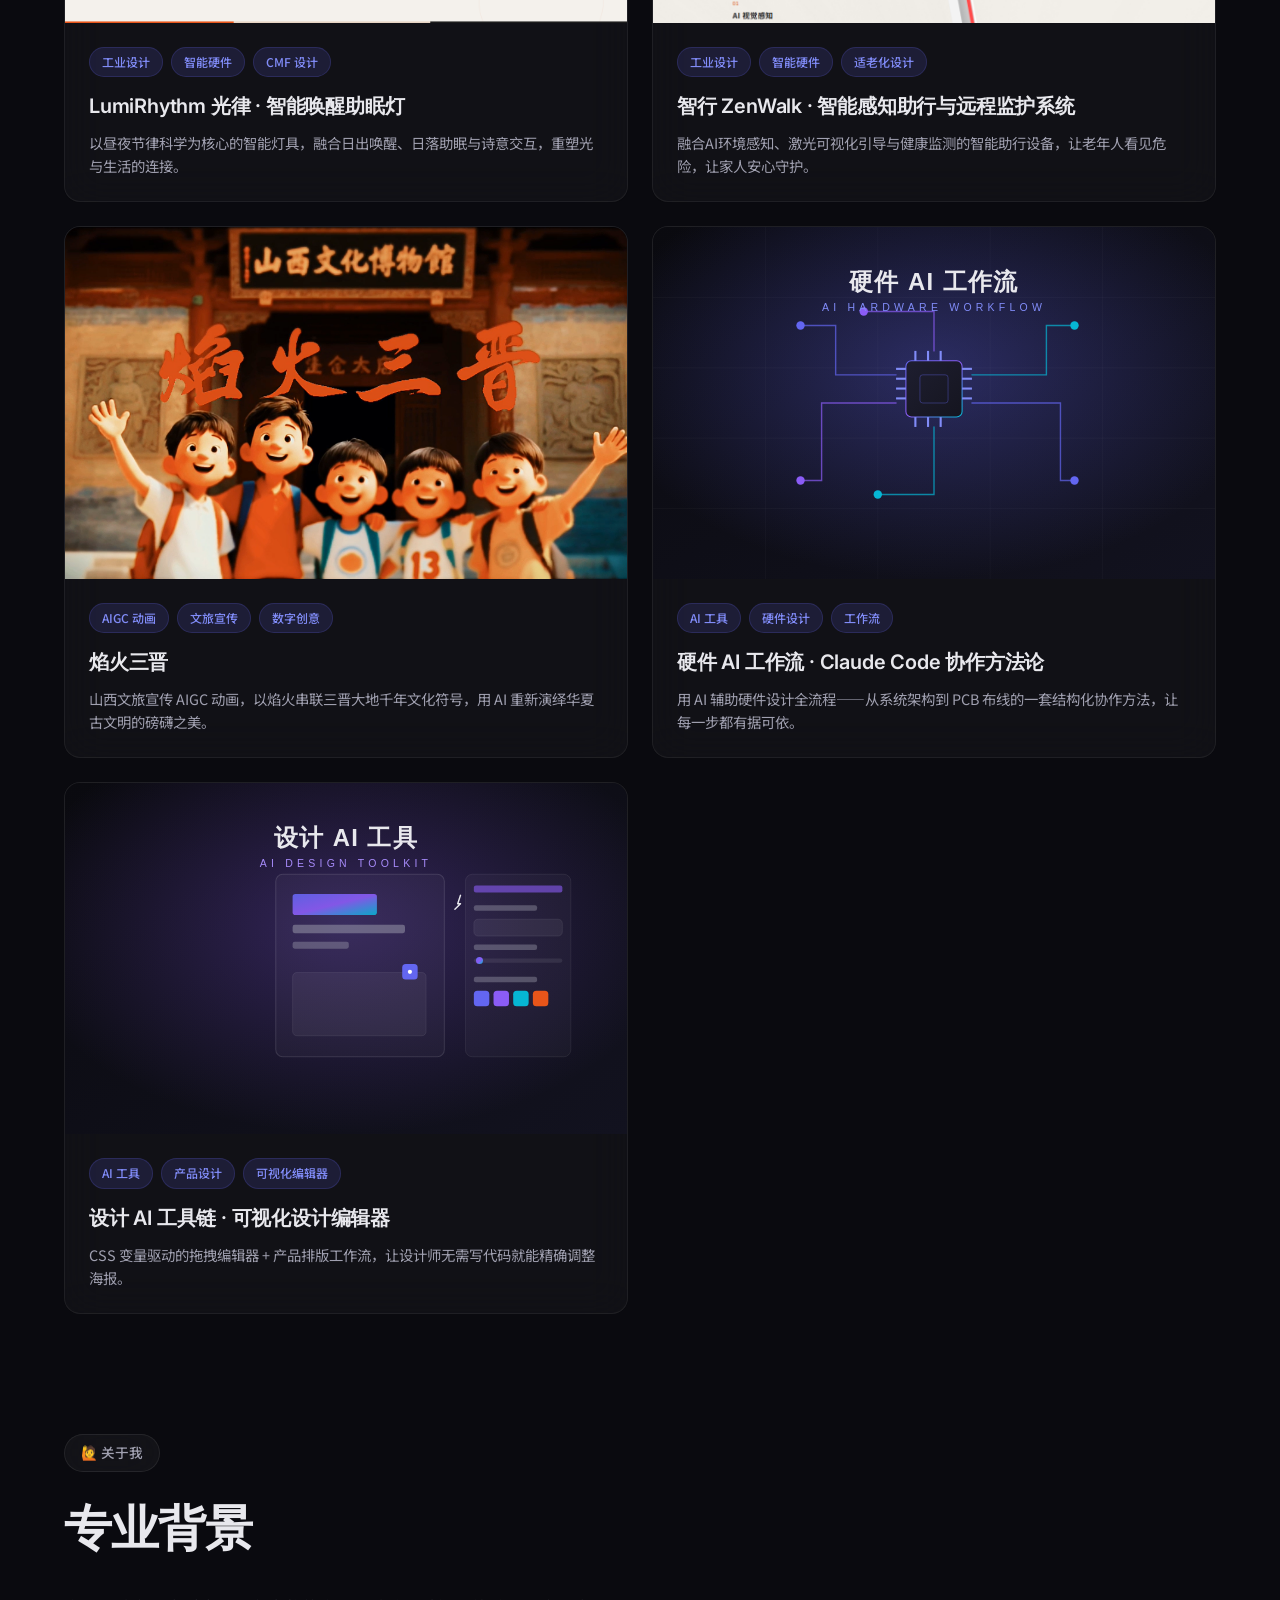
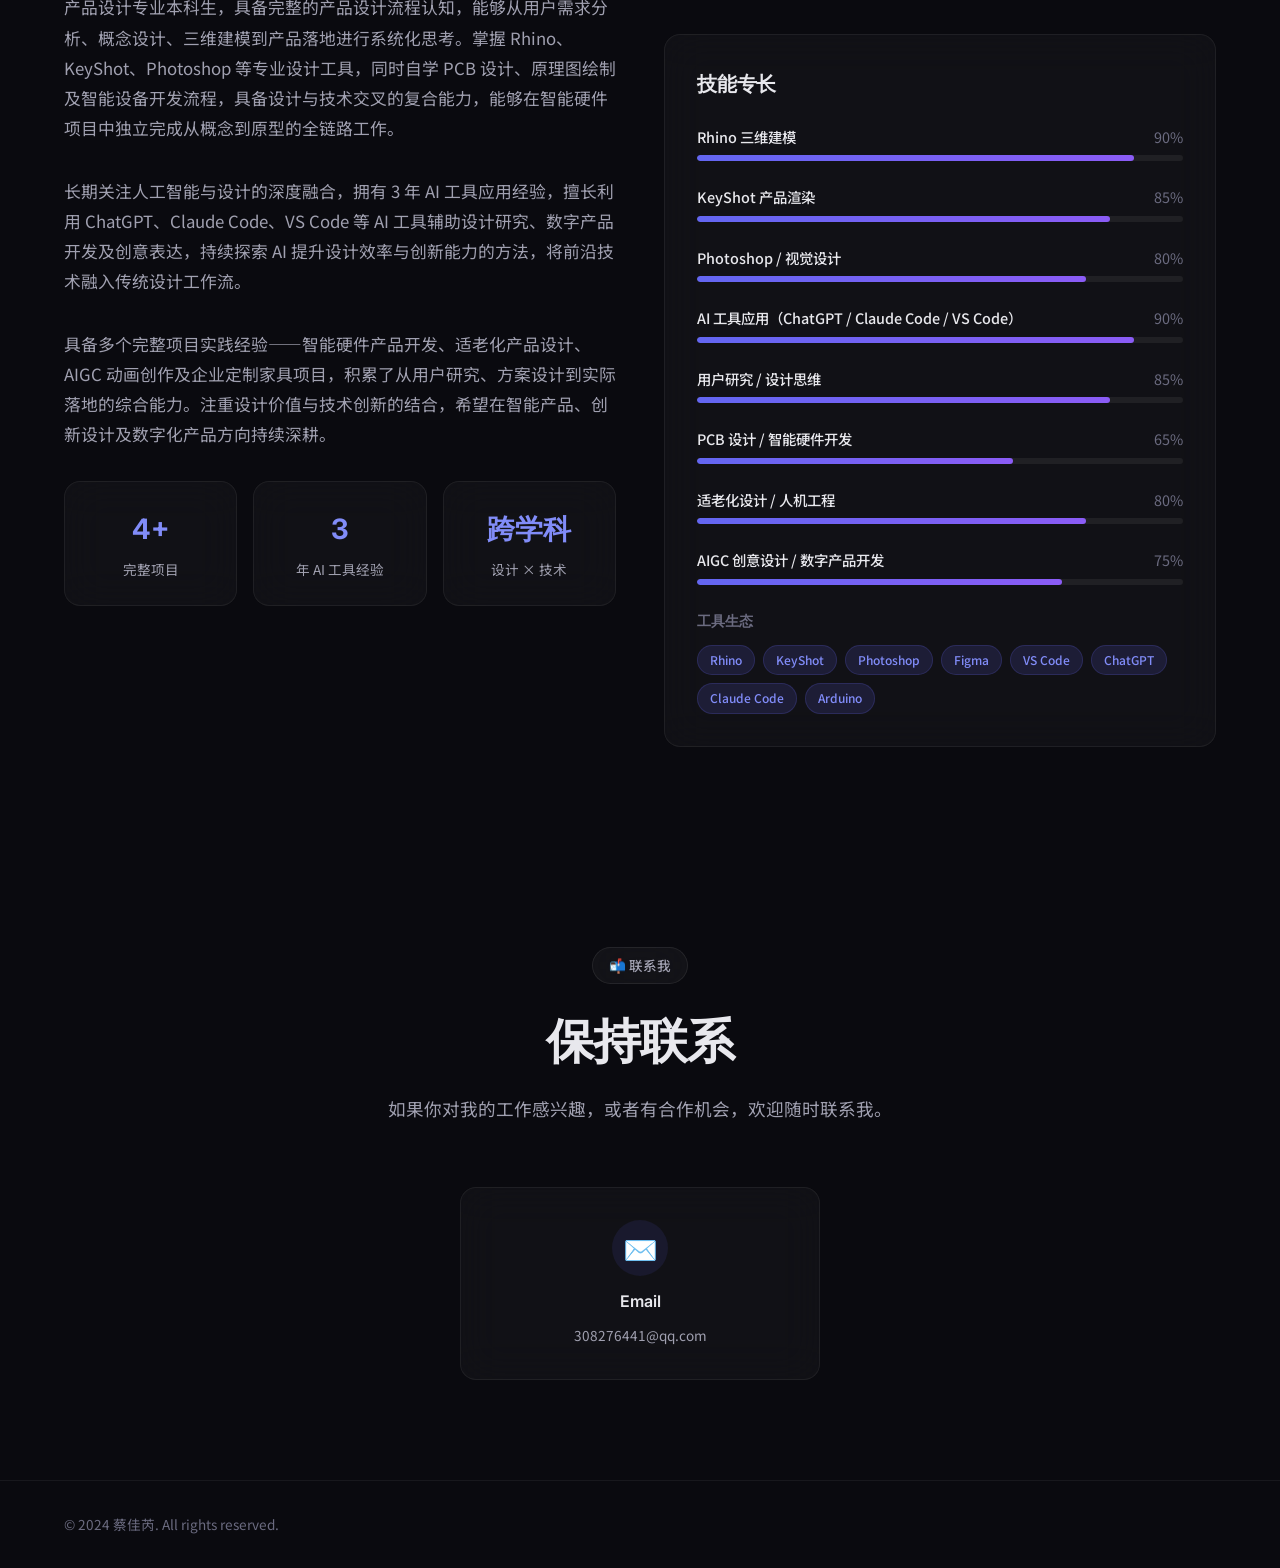
==== commit 9029b506: "新增 AI 工具链项目：硬件 AI 工作流 + 设计 AI 工具" ====
--- a/index.html
+++ b/index.html
@@ -96,7 +96,7 @@
                 <span class="section-tag glass">📂 作品集</span>
                 <h2 class="section-title">精选项目</h2>
                 <p class="section-description">
-                    以下是我近期完成的一些代表性项目，涵盖智能硬件、适老化设计、AIGC 动画及文旅宣传等领域。
+                    以下是我近期完成的一些代表性项目，涵盖智能硬件、适老化设计、AIGC 动画、文旅宣传及 AI 工具链等领域。
                 </p>
             </div>
 
@@ -156,6 +156,44 @@
                         </div>
                         <h3 class="project-title">焰火三晋</h3>
                         <p class="project-desc">山西文旅宣传 AIGC 动画，以焰火串联三晋大地千年文化符号，用 AI 重新演绎华夏古文明的磅礴之美。</p>
+                    </div>
+                </article>
+
+                <!-- 项目 4 -->
+                <article class="project-card glass-card" data-project="4">
+                    <div class="project-image">
+                        <img src="assets/project-4/cover.svg" alt="硬件 AI 工作流" loading="lazy">
+                        <div class="project-overlay">
+                            <a href="project-4/" class="btn btn-primary btn-sm">查看详情</a>
+                        </div>
+                    </div>
+                    <div class="project-info">
+                        <div class="project-tags">
+                            <span class="tag">AI 工具</span>
+                            <span class="tag">硬件设计</span>
+                            <span class="tag">工作流</span>
+                        </div>
+                        <h3 class="project-title">硬件 AI 工作流 · Claude Code 协作方法论</h3>
+                        <p class="project-desc">用 AI 辅助硬件设计全流程——从系统架构到 PCB 布线的一套结构化协作方法，让每一步都有据可依。</p>
+                    </div>
+                </article>
+
+                <!-- 项目 5 -->
+                <article class="project-card glass-card" data-project="5">
+                    <div class="project-image">
+                        <img src="assets/project-5/cover.svg" alt="设计 AI 工具链" loading="lazy">
+                        <div class="project-overlay">
+                            <a href="project-5/" class="btn btn-primary btn-sm">查看详情</a>
+                        </div>
+                    </div>
+                    <div class="project-info">
+                        <div class="project-tags">
+                            <span class="tag">AI 工具</span>
+                            <span class="tag">产品设计</span>
+                            <span class="tag">可视化编辑器</span>
+                        </div>
+                        <h3 class="project-title">设计 AI 工具链 · 可视化设计编辑器</h3>
+                        <p class="project-desc">CSS 变量驱动的拖拽编辑器 + 产品排版工作流，让设计师无需写代码就能精确调整海报。</p>
                     </div>
                 </article>
 
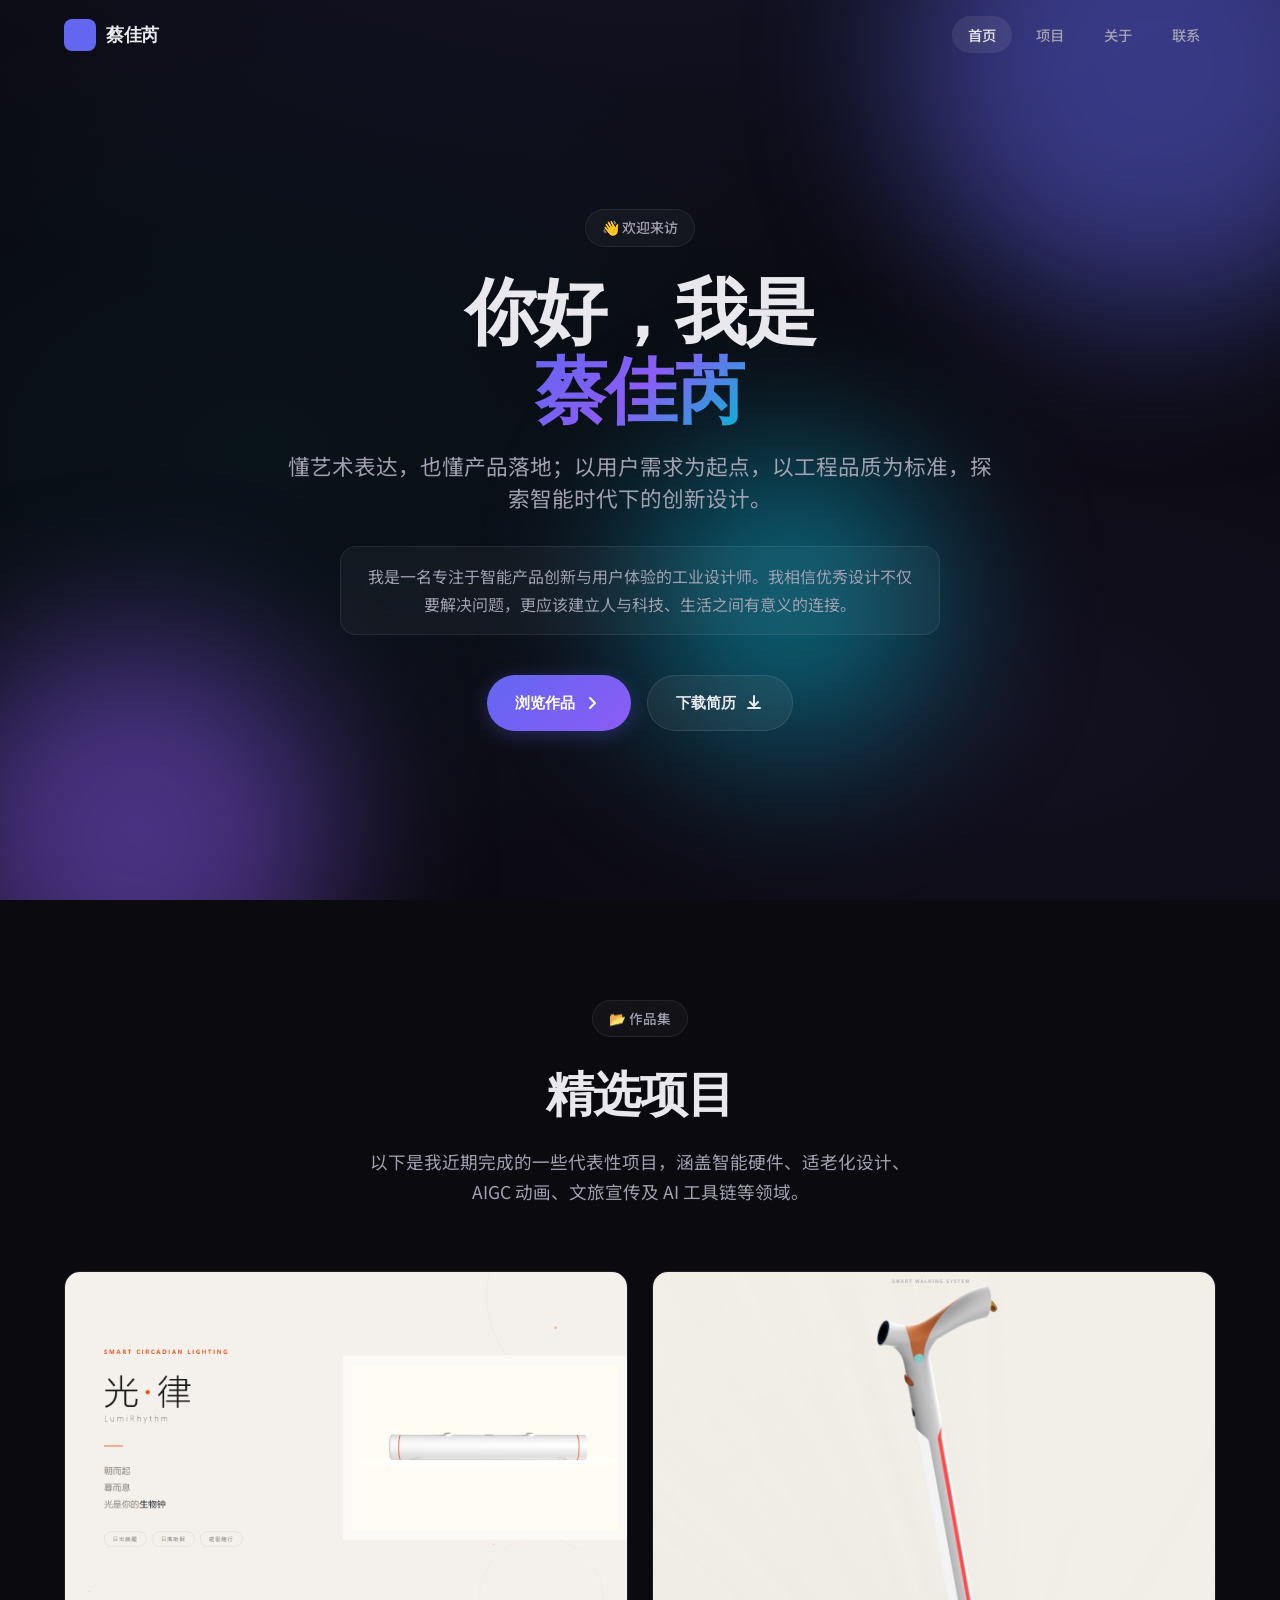
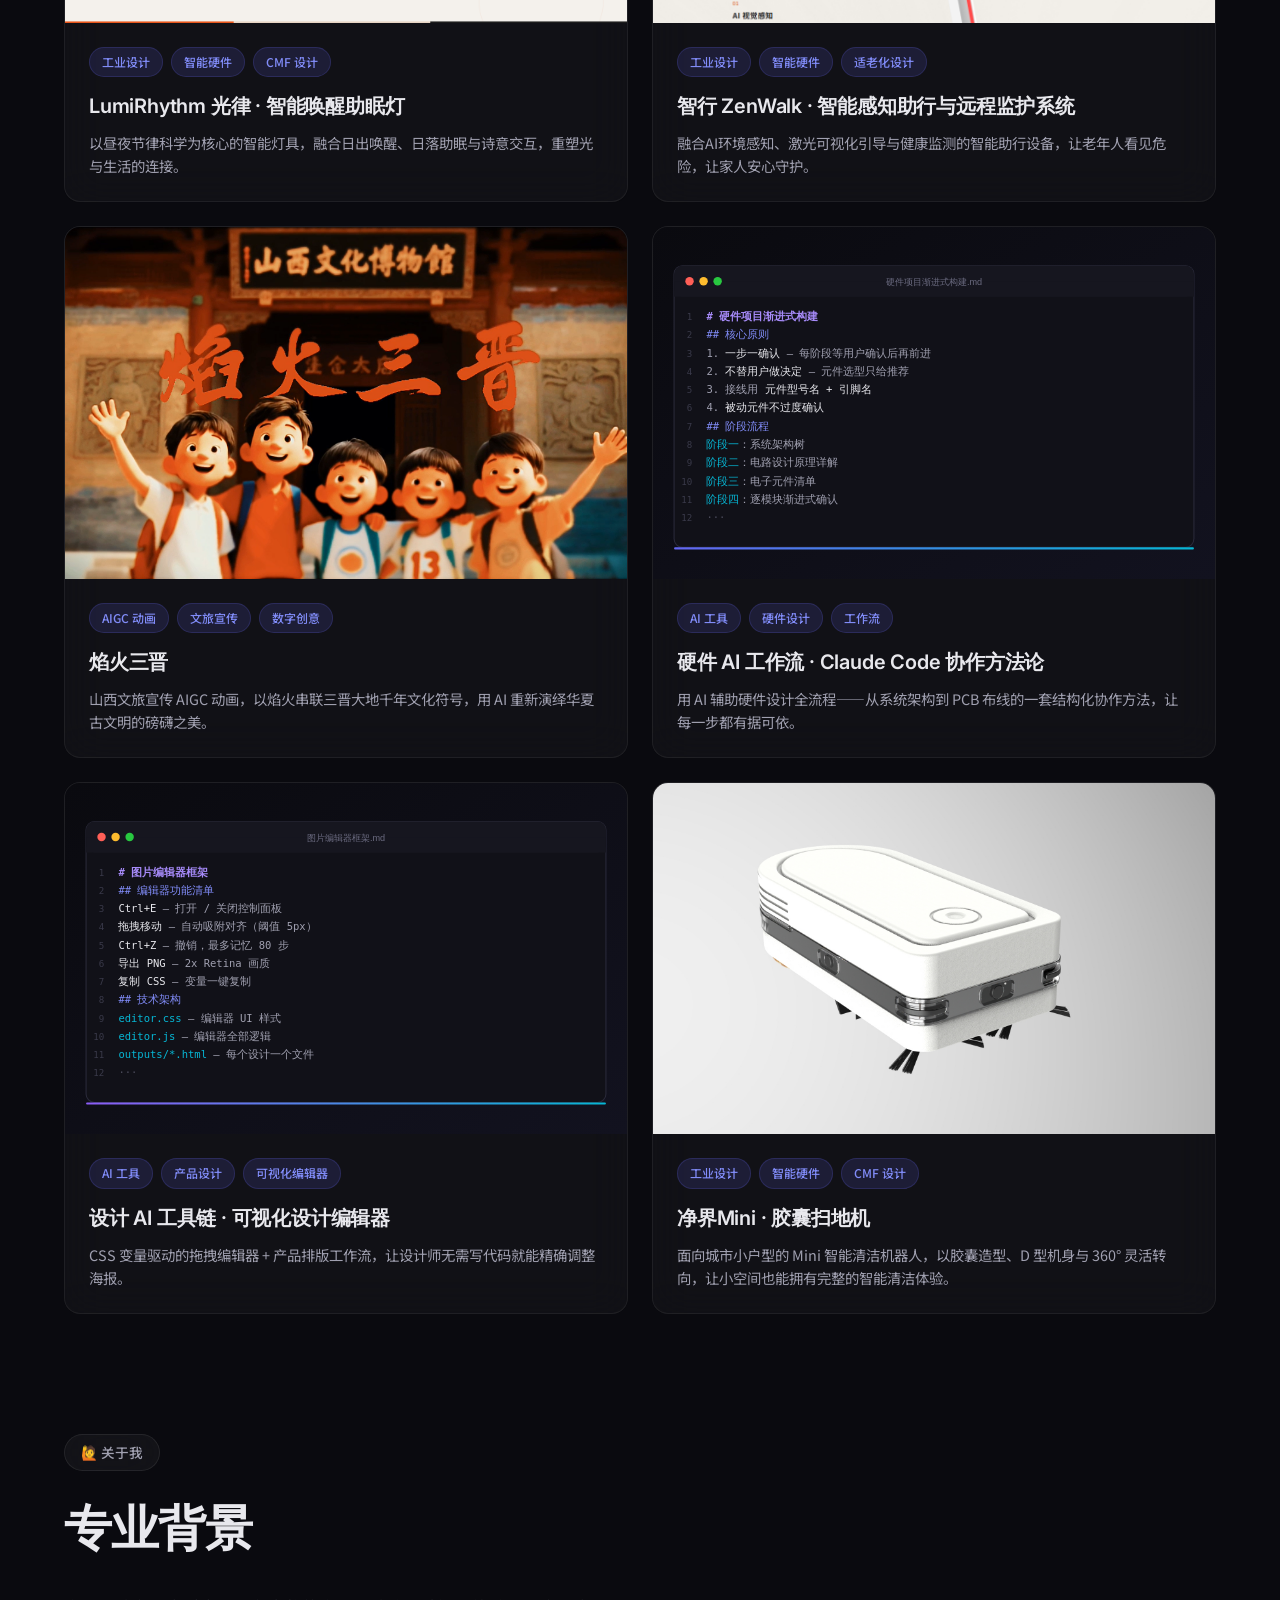
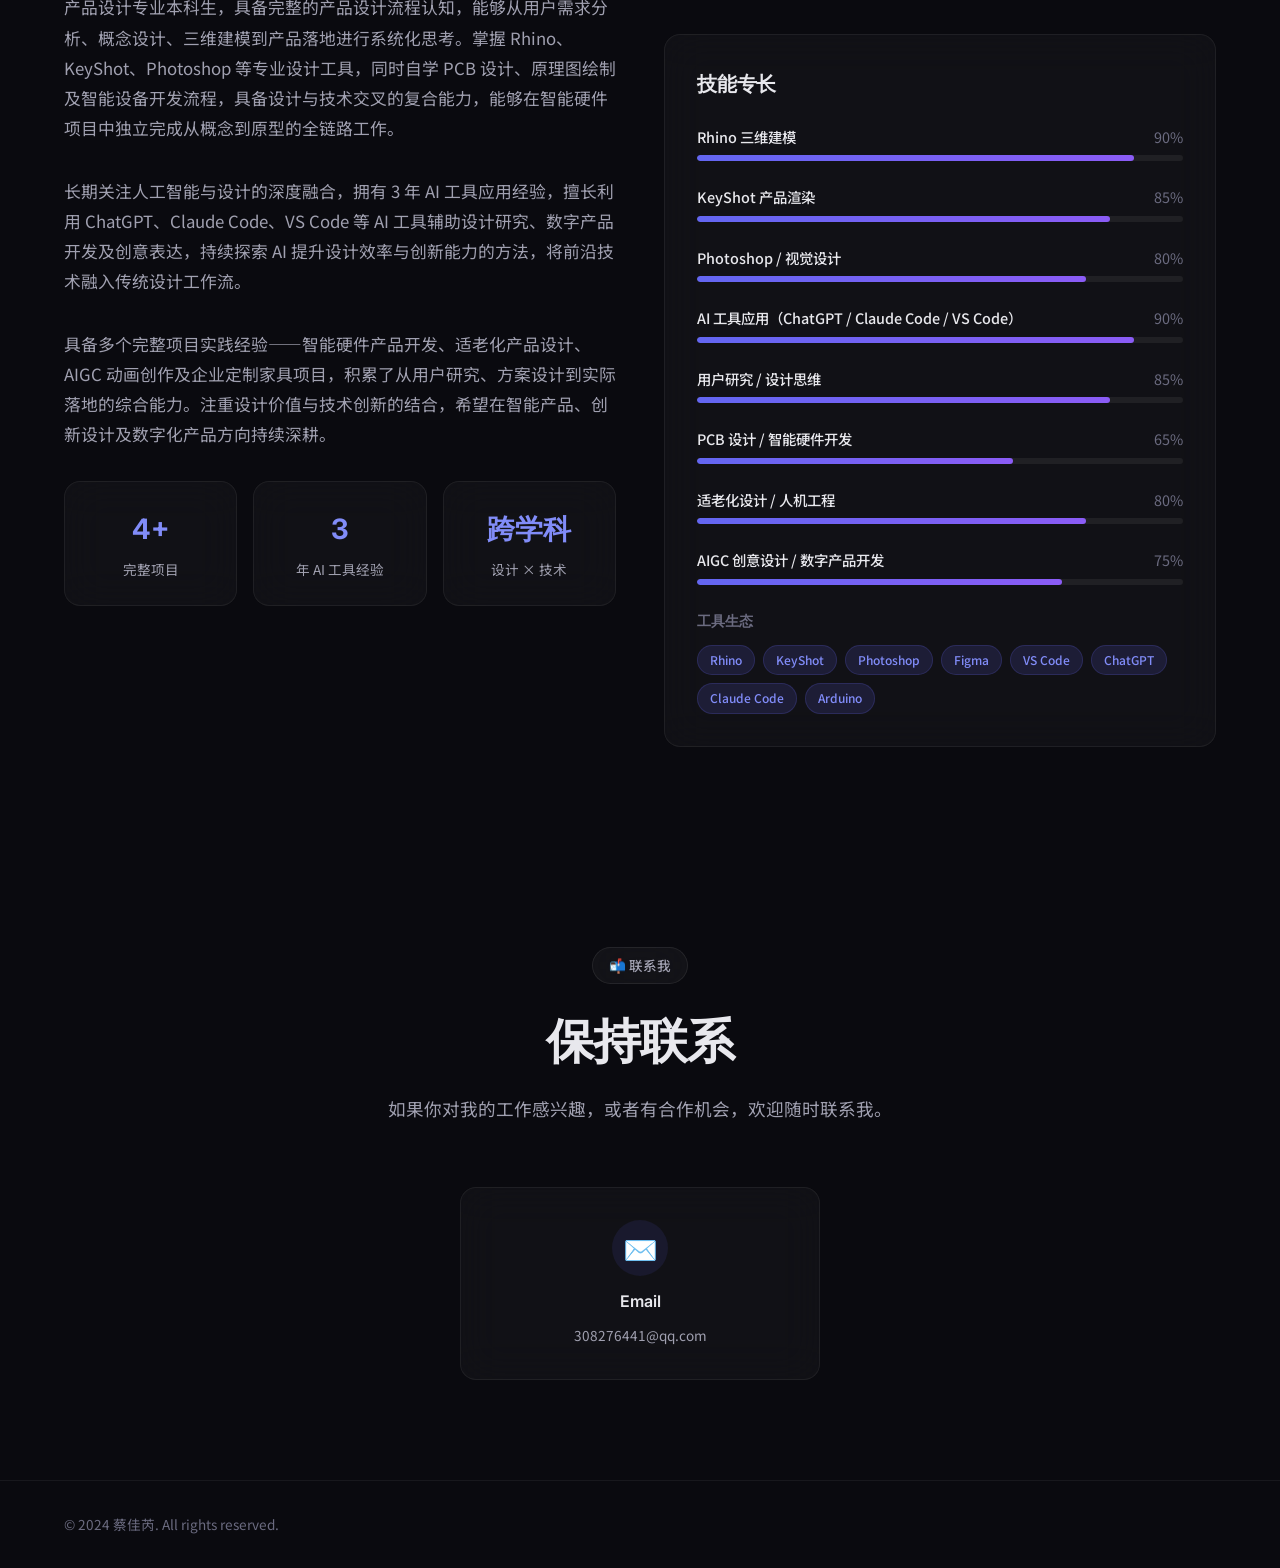
==== commit ec9b012c: "新增项目6：净界Mini 胶囊扫地机" ====
--- a/index.html
+++ b/index.html
@@ -197,6 +197,25 @@
                     </div>
                 </article>
 
+                <!-- 项目 6 -->
+                <article class="project-card glass-card" data-project="6">
+                    <div class="project-image">
+                        <img src="assets/project-6/image-1.jpg" alt="净界Mini 胶囊扫地机" loading="lazy">
+                        <div class="project-overlay">
+                            <a href="project-6/" class="btn btn-primary btn-sm">查看详情</a>
+                        </div>
+                    </div>
+                    <div class="project-info">
+                        <div class="project-tags">
+                            <span class="tag">工业设计</span>
+                            <span class="tag">智能硬件</span>
+                            <span class="tag">CMF 设计</span>
+                        </div>
+                        <h3 class="project-title">净界Mini · 胶囊扫地机</h3>
+                        <p class="project-desc">面向城市小户型的 Mini 智能清洁机器人，以胶囊造型、D 型机身与 360° 灵活转向，让小空间也能拥有完整的智能清洁体验。</p>
+                    </div>
+                </article>
+
             </div>
         </div>
     </section>
--- a/style.css
+++ b/style.css
@@ -751,6 +751,22 @@
     border-radius: var(--radius-md);
     border: 1px solid rgba(255, 255, 255, 0.06);
     outline: none;
+}
+
+/* 3-column image row (并排示例图) */
+.gallery-row-3 {
+    max-width: var(--max-width);
+    margin: 0 auto 80px;
+    display: grid;
+    grid-template-columns: repeat(3, 1fr);
+    gap: 16px;
+    align-items: start;
+}
+
+.gallery-row-3 img {
+    width: 100%;
+    border-radius: var(--radius-md);
+    border: 1px solid rgba(255, 255, 255, 0.06);
 }
 
 .project-back {
@@ -860,6 +876,10 @@
         grid-template-columns: 1fr;
     }
 
+    .gallery-row-3 {
+        grid-template-columns: 1fr;
+    }
+
     .about-grid {
         grid-template-columns: 1fr;
         gap: 32px;
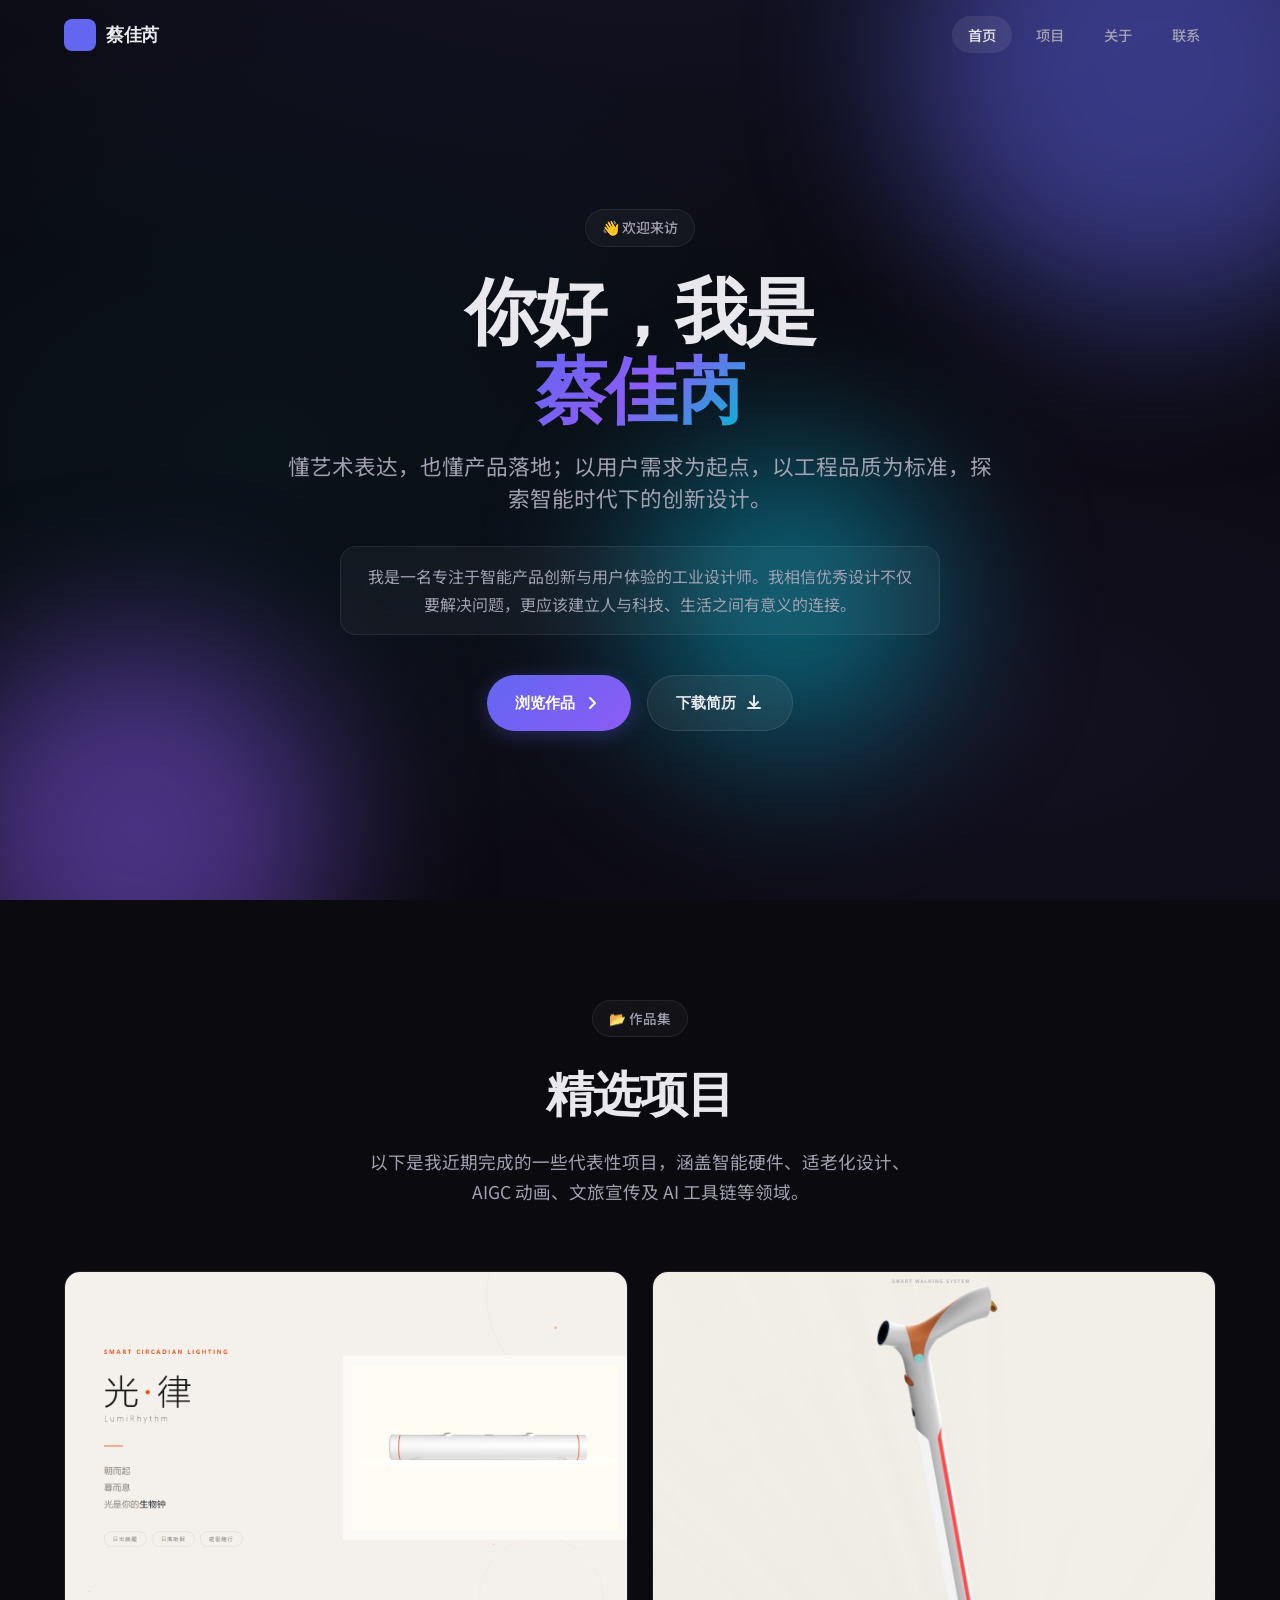
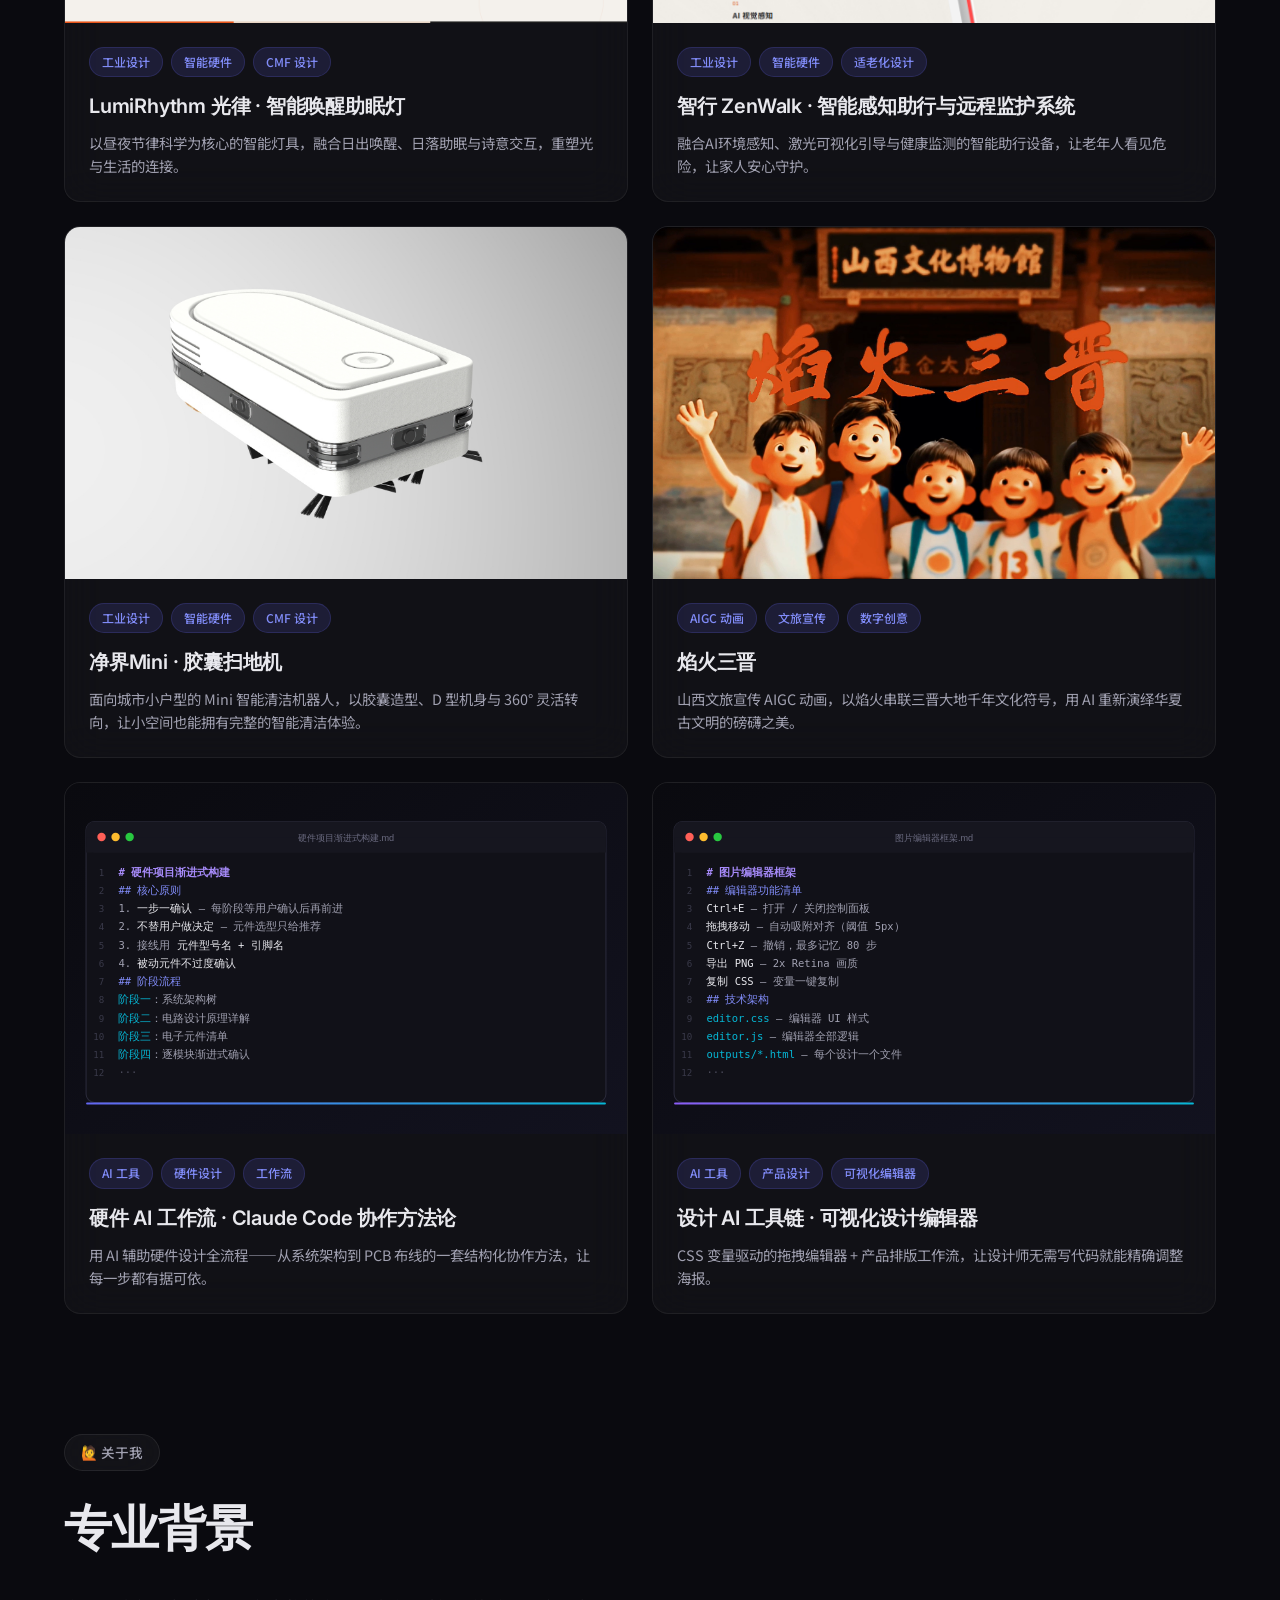
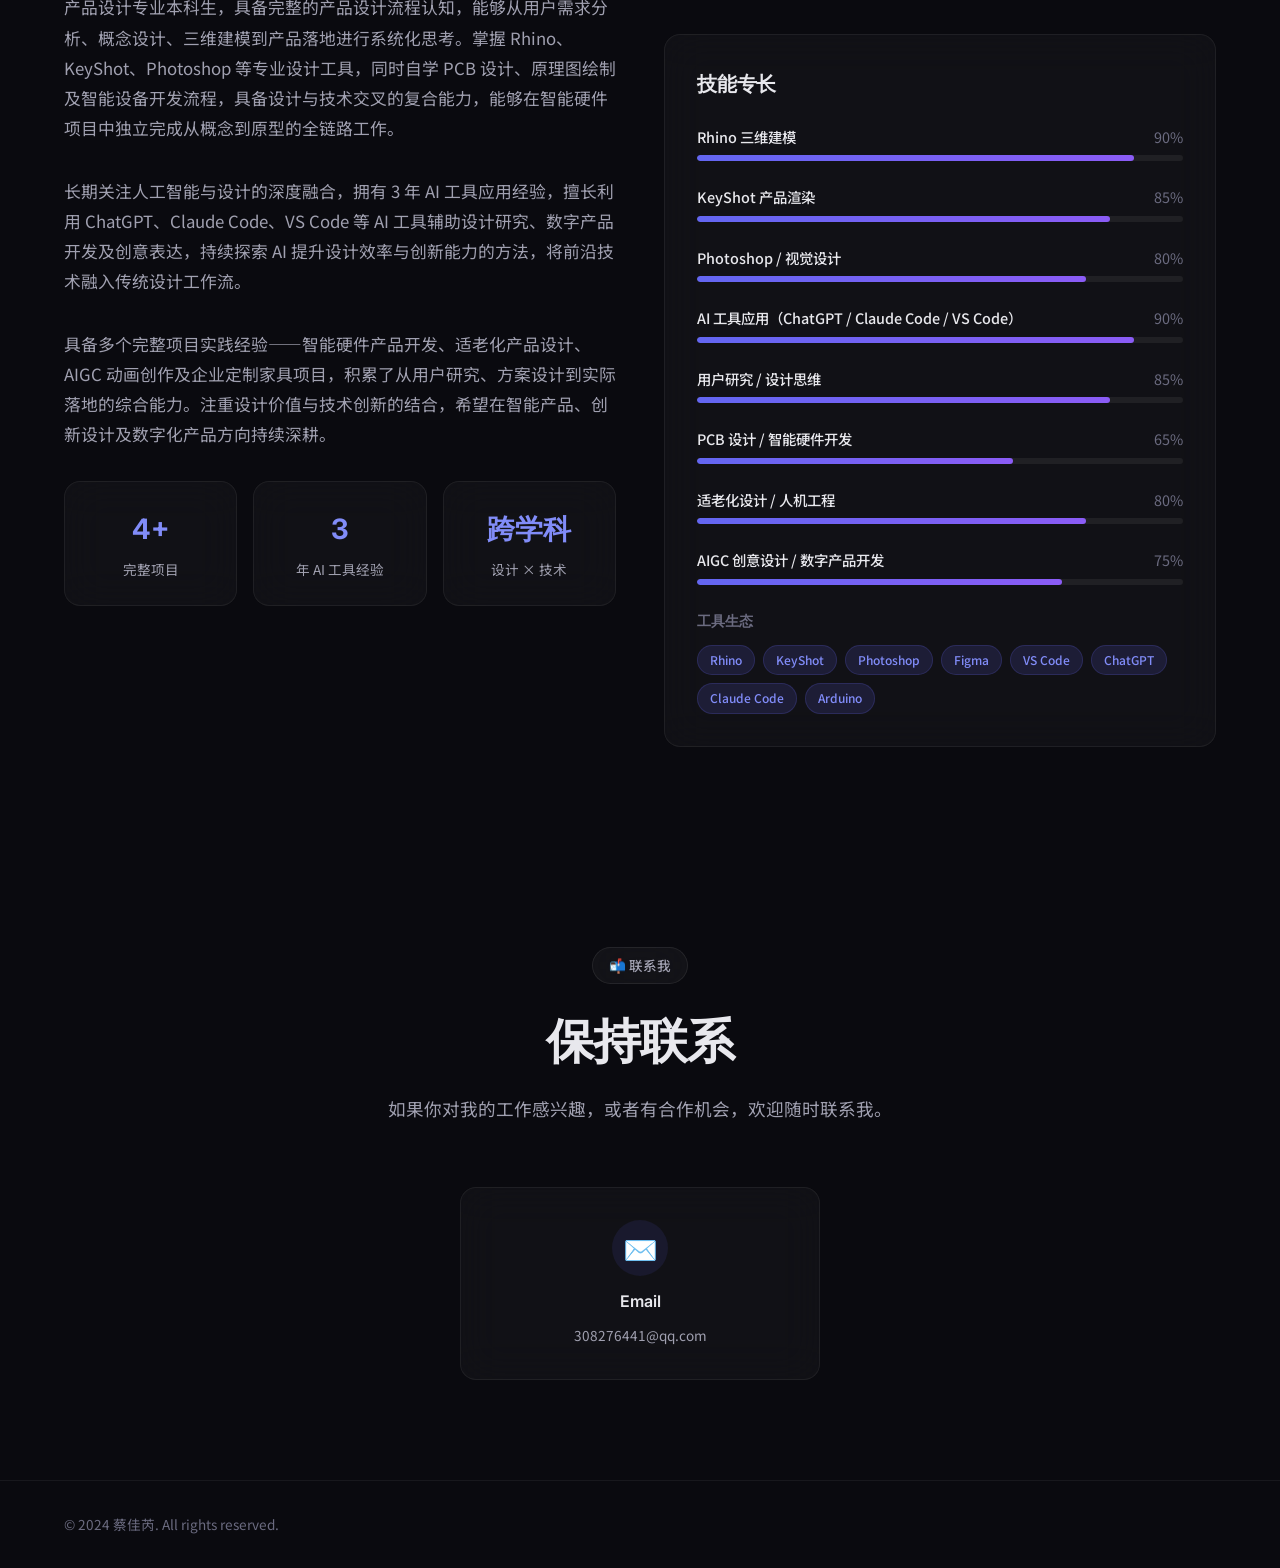
==== commit 0d2cdff9: "调整项目顺序：胶囊扫地机移至第三位" ====
--- a/index.html
+++ b/index.html
@@ -143,6 +143,25 @@
                 <!-- 项目 3 -->
                 <article class="project-card glass-card" data-project="3">
                     <div class="project-image">
+                        <img src="assets/project-6/image-1.jpg" alt="净界Mini 胶囊扫地机" loading="lazy">
+                        <div class="project-overlay">
+                            <a href="project-6/" class="btn btn-primary btn-sm">查看详情</a>
+                        </div>
+                    </div>
+                    <div class="project-info">
+                        <div class="project-tags">
+                            <span class="tag">工业设计</span>
+                            <span class="tag">智能硬件</span>
+                            <span class="tag">CMF 设计</span>
+                        </div>
+                        <h3 class="project-title">净界Mini · 胶囊扫地机</h3>
+                        <p class="project-desc">面向城市小户型的 Mini 智能清洁机器人，以胶囊造型、D 型机身与 360° 灵活转向，让小空间也能拥有完整的智能清洁体验。</p>
+                    </div>
+                </article>
+
+                <!-- 项目 4 -->
+                <article class="project-card glass-card" data-project="4">
+                    <div class="project-image">
                         <img src="assets/project-3/image-1.png" alt="Project 3 Preview" loading="lazy">
                         <div class="project-overlay">
                             <a href="project-3/" class="btn btn-primary btn-sm">查看详情</a>
@@ -159,8 +178,8 @@
                     </div>
                 </article>
 
-                <!-- 项目 4 -->
-                <article class="project-card glass-card" data-project="4">
+                <!-- 项目 5 -->
+                <article class="project-card glass-card" data-project="5">
                     <div class="project-image">
                         <img src="assets/project-4/cover.svg" alt="硬件 AI 工作流" loading="lazy">
                         <div class="project-overlay">
@@ -178,8 +197,8 @@
                     </div>
                 </article>
 
-                <!-- 项目 5 -->
-                <article class="project-card glass-card" data-project="5">
+                <!-- 项目 6 -->
+                <article class="project-card glass-card" data-project="6">
                     <div class="project-image">
                         <img src="assets/project-5/cover.svg" alt="设计 AI 工具链" loading="lazy">
                         <div class="project-overlay">
@@ -194,25 +213,6 @@
                         </div>
                         <h3 class="project-title">设计 AI 工具链 · 可视化设计编辑器</h3>
                         <p class="project-desc">CSS 变量驱动的拖拽编辑器 + 产品排版工作流，让设计师无需写代码就能精确调整海报。</p>
-                    </div>
-                </article>
-
-                <!-- 项目 6 -->
-                <article class="project-card glass-card" data-project="6">
-                    <div class="project-image">
-                        <img src="assets/project-6/image-1.jpg" alt="净界Mini 胶囊扫地机" loading="lazy">
-                        <div class="project-overlay">
-                            <a href="project-6/" class="btn btn-primary btn-sm">查看详情</a>
-                        </div>
-                    </div>
-                    <div class="project-info">
-                        <div class="project-tags">
-                            <span class="tag">工业设计</span>
-                            <span class="tag">智能硬件</span>
-                            <span class="tag">CMF 设计</span>
-                        </div>
-                        <h3 class="project-title">净界Mini · 胶囊扫地机</h3>
-                        <p class="project-desc">面向城市小户型的 Mini 智能清洁机器人，以胶囊造型、D 型机身与 360° 灵活转向，让小空间也能拥有完整的智能清洁体验。</p>
                     </div>
                 </article>
 
